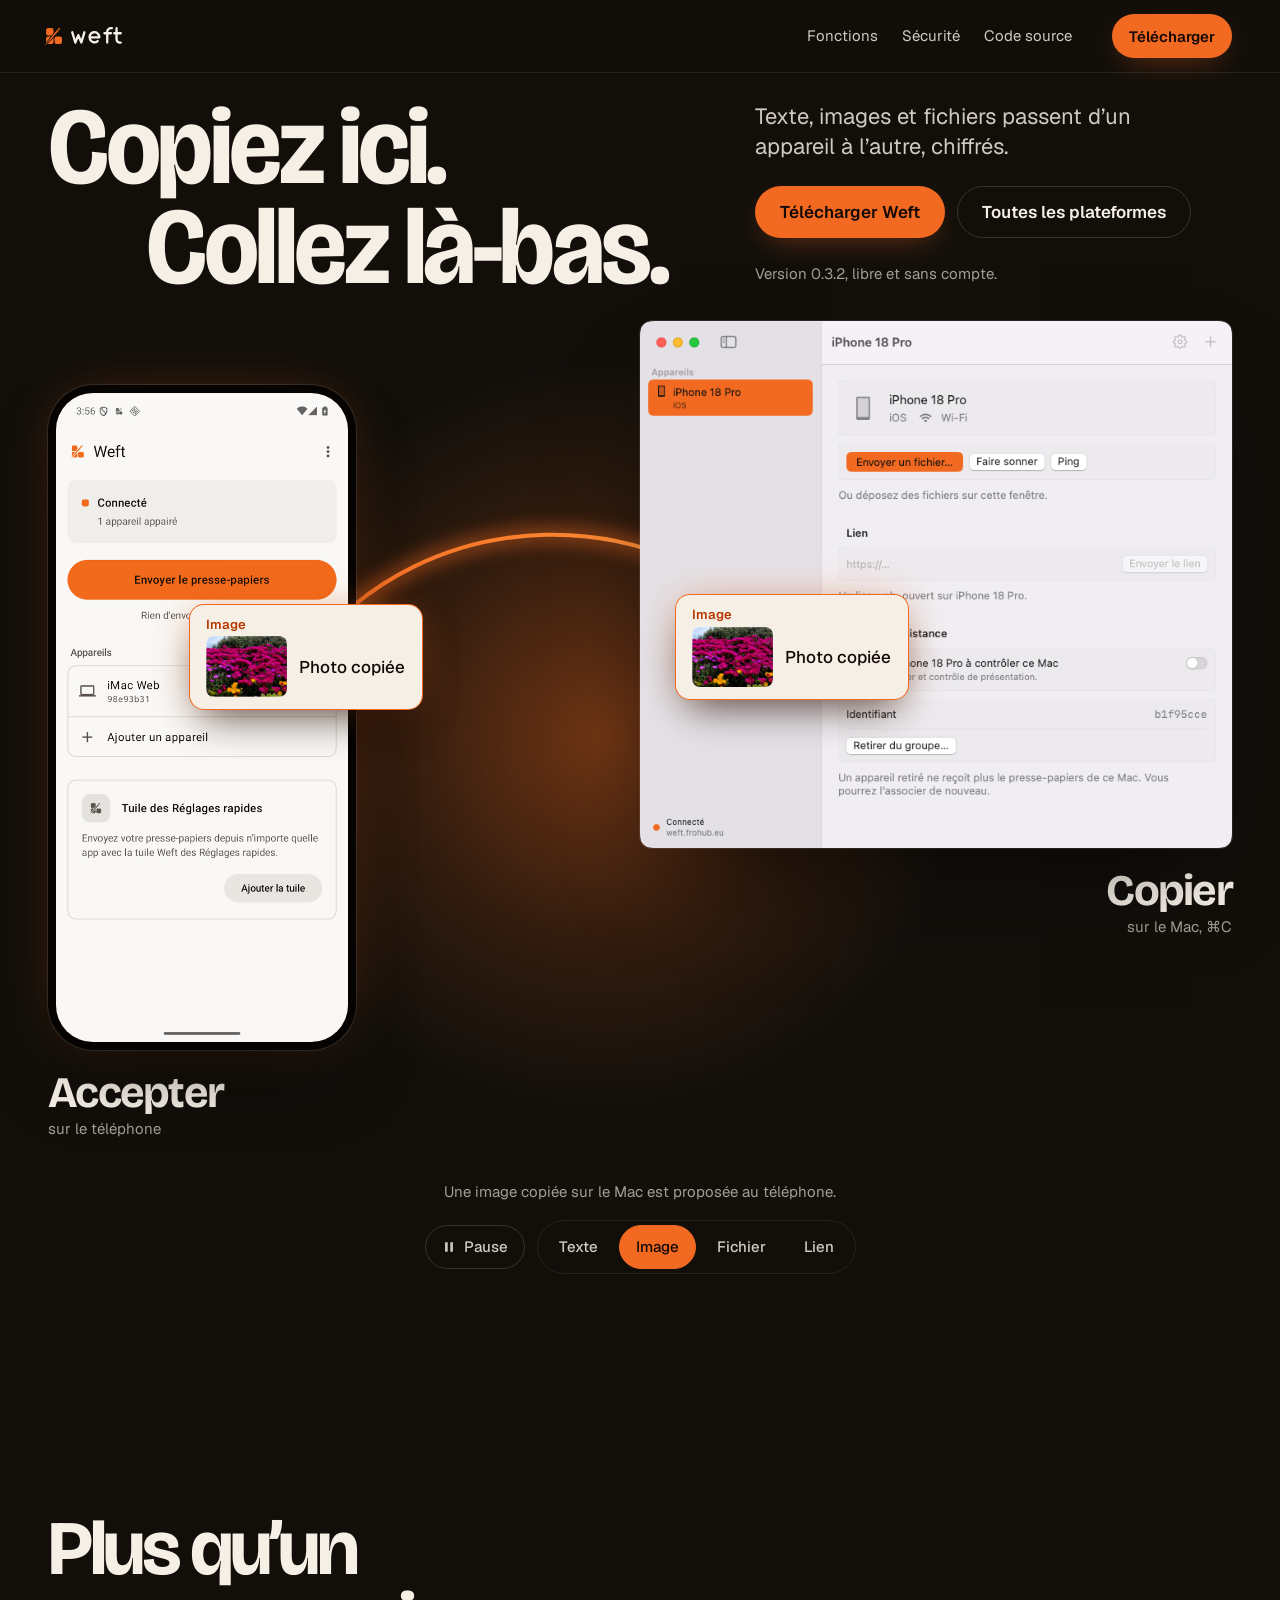
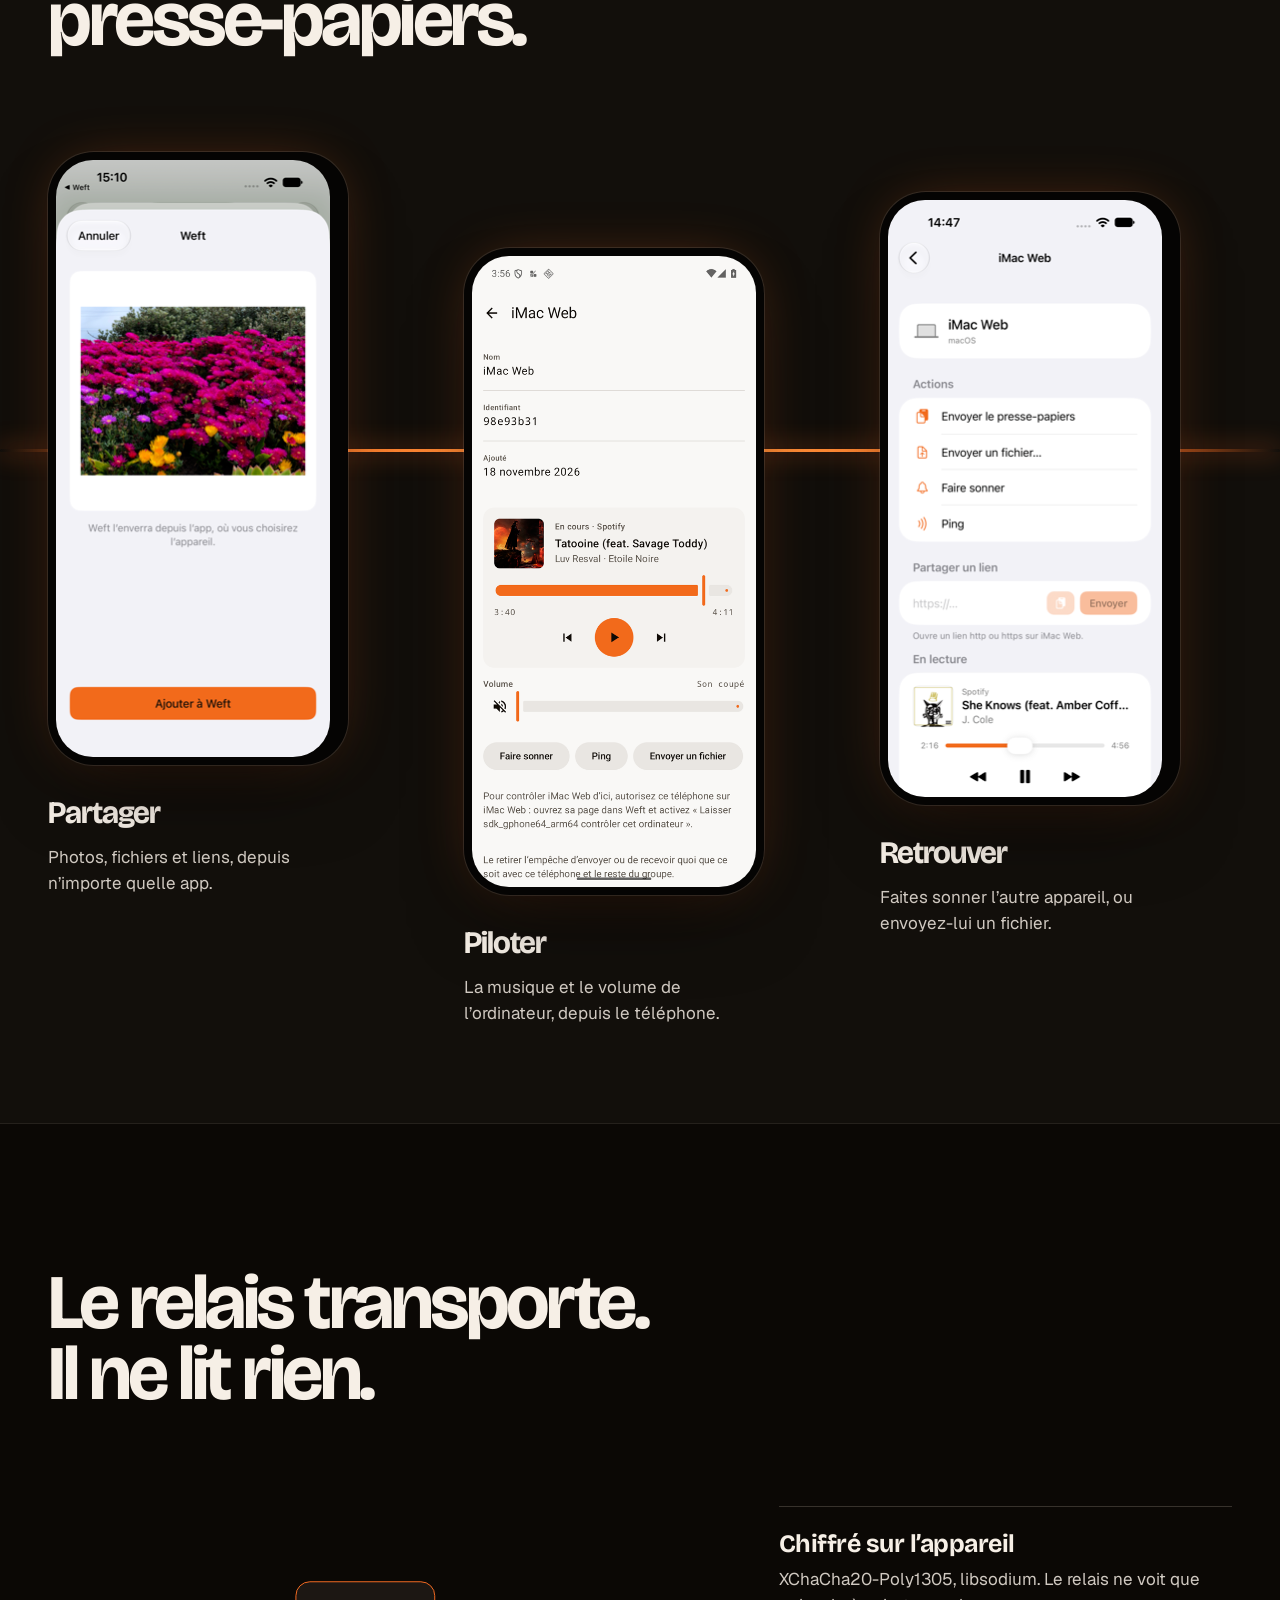
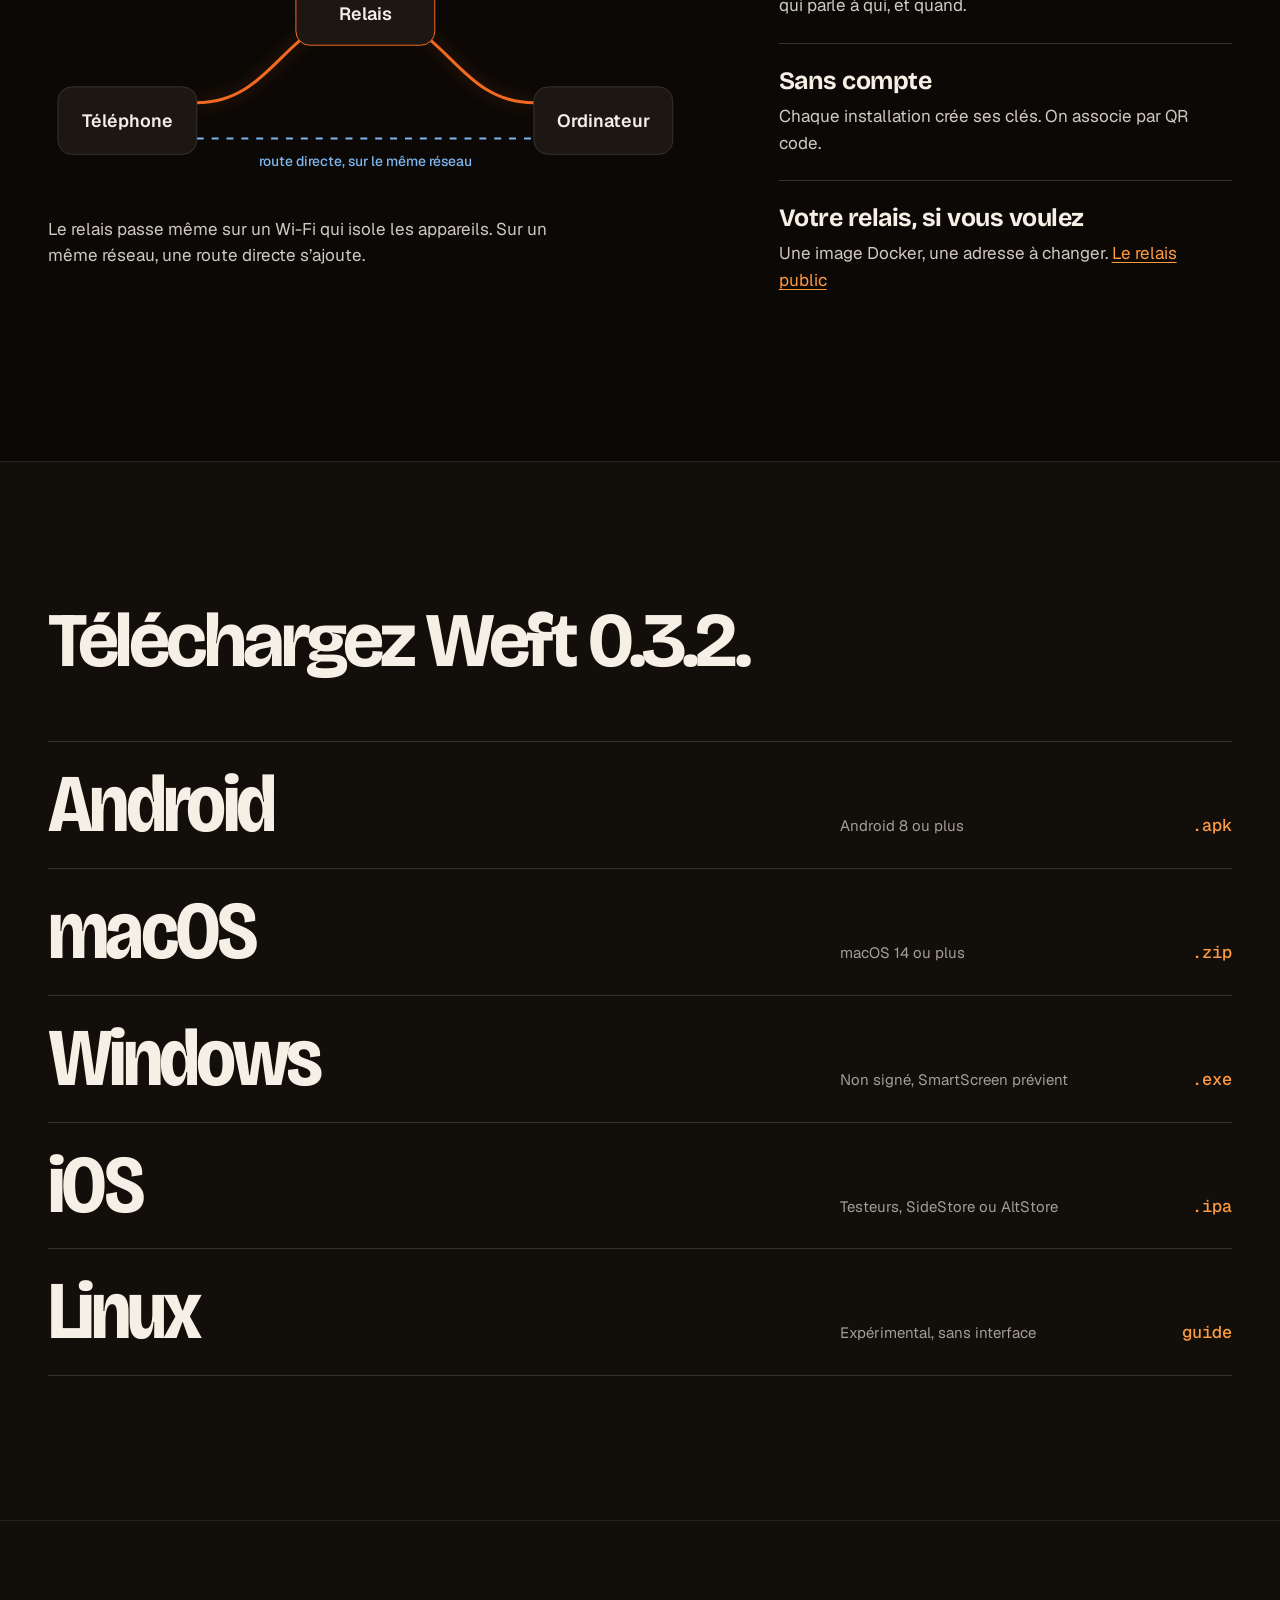
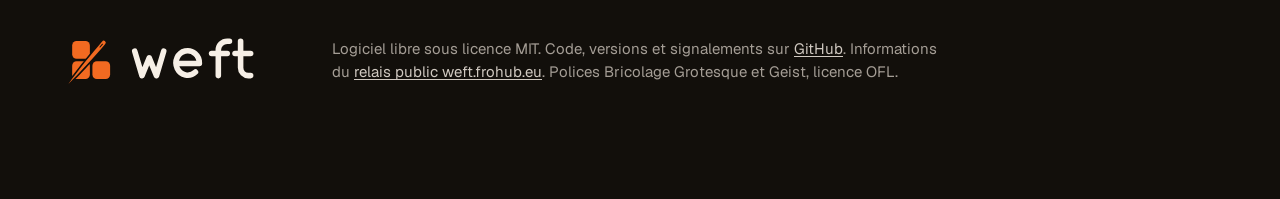
==== site/index.html @ a5dd2904 "Add the landing page for weft.frohub.eu Static French page served by nginx from site/. A looping sce" ====
<!doctype html>
<html lang="fr">
<head>
<meta charset="utf-8">
<meta name="viewport" content="width=device-width, initial-scale=1">
<title>Weft, copiez ici, collez là-bas</title>
<meta name="description" content="Weft fait passer le presse-papiers, les images et les fichiers d’un appareil à l’autre, chiffrés de bout en bout. Android, iOS, macOS, Windows et Linux.">
<meta name="theme-color" content="#17130F">
<link rel="icon" href="assets/weft-favicon.svg" type="image/svg+xml">
<link rel="preload" href="assets/fonts/BricolageGrotesque-Variable-latin.woff2" as="font" type="font/woff2" crossorigin>
<link rel="preload" href="assets/fonts/Geist-Variable.woff2" as="font" type="font/woff2" crossorigin>
<link rel="stylesheet" href="style.css">
</head>
<body>
<a class="skip" href="#contenu">Aller au contenu</a>

<header class="nav">
  <nav class="wrap nav-in" aria-label="Principale">
    <a class="nav-brand" href="./" aria-label="Weft, accueil"><img src="assets/weft-lockup.svg" width="92" height="36" alt=""></a>
    <ul class="nav-links">
      <li><a href="#gestes">Fonctions</a></li>
      <li><a href="#relais">Sécurité</a></li>
      <li><a href="https://github.com/fraustiz/weft">Code source</a></li>
    </ul>
    <a class="btn btn--primary btn--sm" href="#telecharger">Télécharger</a>
  </nav>
</header>

<main id="contenu">
  <section class="hero" aria-labelledby="hero-title">
    <div class="wrap hero-top">
      <h1 id="hero-title"><span class="h1-a">Copiez ici.</span> <span class="h1-b">Collez là-bas.</span></h1>
      <div class="hero-side">
        <p class="lead">Texte, images et fichiers passent d’un appareil à l’autre, chiffrés.</p>
        <div class="actions">
          <a class="btn btn--primary" data-dl="primary" href="https://github.com/fraustiz/weft/releases/latest">Télécharger Weft</a>
          <a class="btn btn--ghost" href="#telecharger">Toutes les plateformes</a>
        </div>
        <p class="hero-meta">Version <span data-release-version>0.3.2</span>, libre et sans compte.</p>
      </div>
    </div>

    <figure class="stage wrap" id="scene" data-state="rest" data-example="text" aria-labelledby="scene-caption">
      <div class="glow" aria-hidden="true"></div>
      <svg class="thread" aria-hidden="true" focusable="false">
        <defs>
          <linearGradient id="thread-grad" gradientUnits="userSpaceOnUse">
            <stop offset="0" class="stop-a"/><stop offset="1" class="stop-b"/>
          </linearGradient>
          <filter id="thread-blur" x="-20%" y="-50%" width="140%" height="200%"><feGaussianBlur stdDeviation="9"/></filter>
        </defs>
        <path class="thread-halo" filter="url(#thread-blur)"/>
        <path class="thread-base"/>
        <path class="thread-lit"/>
      </svg>

      <div class="device device--phone">
        <div class="bezel">
          <img src="assets/shots/android-home.png" width="540" height="1200" fetchpriority="high" alt="Weft sur Android, connecté, avec le bouton Envoyer le presse-papiers">
          <span class="press press--phone" aria-hidden="true"></span>
          <span class="flash flash--phone" aria-hidden="true"></span>
          <div class="clip clip--phone"><span class="clip-k">Texte</span><span class="clip-body"><span class="clip-t">Rendez-vous quai Saint‑Antoine, 14 h</span></span></div>
        </div>
        <p class="marker marker--phone"><span class="marker-verb">Copier</span><span class="marker-how">sur le téléphone</span></p>
      </div>

      <div class="device device--mac">
        <div class="window">
          <img src="assets/shots/mac.png" width="720" height="640" fetchpriority="high" alt="Weft sur macOS, dans le même groupe que le téléphone, avec Envoyer un fichier et un champ Lien">
          <span class="press press--mac" aria-hidden="true"></span>
          <span class="flash flash--mac" aria-hidden="true"></span>
          <div class="clip clip--mac"><span class="clip-k">Texte</span><span class="clip-body"><span class="clip-t">Rendez-vous quai Saint‑Antoine, 14 h</span></span></div>
        </div>
        <p class="marker marker--mac"><span class="marker-verb">Coller</span><span class="marker-how">sur le Mac, <kbd>⌘V</kbd></span></p>
      </div>

      <div class="clip clip--fly" aria-hidden="true"><span class="clip-k">Chiffré</span><span class="clip-body"></span></div>

      <figcaption class="stage-caption" id="scene-caption">
        <span class="visually-hidden">Exemples de transferts entre un téléphone Android et un Mac : un texte, une image, un fichier et un lien.</span>
        <span class="stage-status" aria-hidden="true">Un texte copié sur le téléphone, collé sur le Mac.</span>
      </figcaption>
      <div class="stage-controls" hidden>
        <button class="ctl-pause" type="button" aria-pressed="false" aria-controls="scene">
          <svg viewBox="0 0 16 16" width="14" height="14" aria-hidden="true" focusable="false"><path class="i-pause" d="M3.5 2.5h3v11h-3zM9.5 2.5h3v11h-3z"/><path class="i-play" d="M4 2.5v11l9-5.5z"/></svg>
          <span class="ctl-label">Pause</span>
        </button>
        <div class="ctl-examples" role="group" aria-label="Choisir un exemple">
          <button type="button" data-ex="text" aria-pressed="true">Texte</button>
          <button type="button" data-ex="image" aria-pressed="false">Image</button>
          <button type="button" data-ex="file" aria-pressed="false">Fichier</button>
          <button type="button" data-ex="link" aria-pressed="false">Lien</button>
        </div>
      </div>

      <template id="body-text"><span class="clip-t">Rendez-vous quai Saint‑Antoine, 14 h</span></template>
      <template id="body-image"><span class="clip-thumb" role="img" aria-label="Photo de fleurs"></span><span class="clip-t">Photo copiée</span></template>
      <template id="body-file"><svg class="clip-icon" viewBox="0 0 24 24" width="28" height="28" aria-hidden="true" focusable="false"><path d="M6 2.5h8l4.5 4.5v14.5H6z" fill="none" stroke="currentColor" stroke-width="1.6" stroke-linejoin="round"/><path d="M14 2.5V7h4.5M9 12h6M9 15.5h6M9 19h4" fill="none" stroke="currentColor" stroke-width="1.6" stroke-linecap="round"/></svg><span class="clip-t">Devis‑cuisine.pdf<span class="clip-m">1,2 Mo</span></span></template>
      <template id="body-link"><svg class="clip-icon" viewBox="0 0 24 24" width="28" height="28" aria-hidden="true" focusable="false"><path d="M10 14a4 4 0 0 0 5.7 0l3.6-3.6a4 4 0 0 0-5.7-5.7L12.5 5.8M14 10a4 4 0 0 0-5.7 0l-3.6 3.6a4 4 0 0 0 5.7 5.7l1.1-1.1" fill="none" stroke="currentColor" stroke-width="1.7" stroke-linecap="round"/></svg><span class="clip-t clip-t--url">github.com/fraustiz/weft</span></template>
    </figure>
  </section>

  <section class="gestures" id="gestes" aria-labelledby="gestes-title">
    <div class="wrap">
      <h2 id="gestes-title">Plus qu’un presse-papiers.</h2>
      <ol class="shots">
        <li class="shot shot--1">
          <div class="bezel bezel--ios"><img src="assets/shots/ios-share.png" width="274" height="597" loading="lazy" alt="Extension de partage iOS : une photo prête, bouton Ajouter à Weft"></div>
          <h3>Partager</h3>
          <p>Photos, fichiers et liens, depuis n’importe quelle app.</p>
        </li>
        <li class="shot shot--2">
          <div class="bezel"><img src="assets/shots/android-device.png" width="540" height="1200" loading="lazy" alt="Page Android d’un Mac associé : lecture en cours, volume, Faire sonner, Ping"></div>
          <h3>Piloter</h3>
          <p>La musique et le volume de l’ordinateur, depuis le téléphone.</p>
        </li>
        <li class="shot shot--3">
          <div class="bezel bezel--ios"><img src="assets/shots/ios-device.png" width="274" height="597" loading="lazy" alt="Page iOS d’un iMac associé : Envoyer un fichier, Faire sonner, Ping, Partager un lien"></div>
          <h3>Retrouver</h3>
          <p>Faites sonner l’autre appareil, ou envoyez-lui un fichier.</p>
        </li>
      </ol>
    </div>
  </section>

  <section class="relay" id="relais" aria-labelledby="relais-title">
    <div class="wrap relay-in">
      <h2 id="relais-title">Le relais transporte.<br>Il ne lit rien.</h2>
      <figure class="routes">
        <svg class="routes-svg" viewBox="0 0 640 240" role="img" aria-labelledby="routes-cap">
          <path class="r-wire" d="M150 150 C 230 150, 240 60, 320 60 C 400 60, 410 150, 490 150"/>
          <path class="r-lan" d="M150 186 L490 186"/>
          <g class="r-node"><rect x="10" y="134" width="140" height="68" rx="14"/><text x="80" y="170">Téléphone</text></g>
          <g class="r-node"><rect x="490" y="134" width="140" height="68" rx="14"/><text x="560" y="170">Ordinateur</text></g>
          <g class="r-node r-node--relay"><rect x="250" y="28" width="140" height="64" rx="14"/><text x="320" y="62">Relais</text></g>
          <text class="r-cap" x="320" y="214">route directe, sur le même réseau</text>
        </svg>
        <figcaption id="routes-cap">Le relais passe même sur un Wi-Fi qui isole les appareils. Sur un même réseau, une route directe s’ajoute.</figcaption>
      </figure>
      <dl class="facts">
        <div><dt>Chiffré sur l’appareil</dt><dd>XChaCha20-Poly1305, libsodium. Le relais ne voit que qui parle à qui, et quand.</dd></div>
        <div><dt>Sans compte</dt><dd>Chaque installation crée ses clés. On associe par QR code.</dd></div>
        <div><dt>Votre relais, si vous voulez</dt><dd>Une image Docker, une adresse à changer. <a href="/relay">Le relais public</a></dd></div>
      </dl>
    </div>
  </section>

  <section class="download" id="telecharger" aria-labelledby="dl-title">
    <div class="wrap">
      <h2 id="dl-title">Téléchargez Weft <span data-release-version>0.3.2</span>.</h2>
      <ul class="platforms">
        <li><a class="pf" data-dl="android" href="https://github.com/fraustiz/weft/releases/latest"><span class="pf-name">Android</span><span class="pf-note">Android 8 ou plus</span><span class="pf-file">.apk</span></a></li>
        <li><a class="pf" data-dl="mac" href="https://github.com/fraustiz/weft/releases/latest"><span class="pf-name">macOS</span><span class="pf-note">macOS 14 ou plus</span><span class="pf-file">.zip</span></a></li>
        <li><a class="pf" data-dl="windows" href="https://github.com/fraustiz/weft/releases/latest"><span class="pf-name">Windows</span><span class="pf-note">Non signé, SmartScreen prévient</span><span class="pf-file">.exe</span></a></li>
        <li><a class="pf" data-dl="ios" href="https://github.com/fraustiz/weft/releases/latest"><span class="pf-name">iOS</span><span class="pf-note">Testeurs, SideStore ou AltStore</span><span class="pf-file">.ipa</span></a></li>
        <li><a class="pf" href="https://github.com/fraustiz/weft/tree/main/linux"><span class="pf-name">Linux</span><span class="pf-note">Expérimental, sans interface</span><span class="pf-file">guide</span></a></li>
      </ul>
    </div>
  </section>
</main>

<footer class="foot">
  <div class="wrap foot-in">
    <img class="foot-lockup" src="assets/weft-lockup.svg" width="306" height="120" alt="Weft">
    <p>Logiciel libre sous licence MIT. Code, versions et signalements sur <a href="https://github.com/fraustiz/weft">GitHub</a>. Informations du <a href="/relay">relais public weft.frohub.eu</a>. Polices Bricolage Grotesque et Geist, licence OFL.</p>
  </div>
</footer>

<script src="app.js" defer></script>
</body>
</html>
---- site/style.css ----
/* Hallmark · shape: custom (Le fil tendu) · genre: atmospheric · theme: custom (by request: le fil tendu, Weft brand) · job: try · draw: none (custom)
 * hero: two-tier, giant head over a stage that bleeds below the fold · nav: edge-aligned, one action · footer: lockup and colophon · imagery: the product (real captures, docs/screenshots/fr) · signature: the logo's orange slash become a lit thread between the phone and the Mac, the copy runs along it on request
 * axes: dark/grotesk-display/warm · posture: committed · contrast: pass · fold: pass · fonts: Bricolage Grotesque (display), Geist (body), Geist Mono (file names) · v2.0.0 */
/* Hallmark · pre-emit critique: P5 H5 E4 S5 R4 V5 · weakest: E, the thread is computed from the real device positions in JS; without JS the devices, markers and both clips still tell the story */
/* Hallmark · waive 80 · figure.stage holds two real captures and the thread, a diagram of the real phone-to-Mac path · the stage is the product, not a drawing */
/* Hallmark · waive 81 · div.glow is the bloom behind the lit thread, the atmospheric light of the stage · the captures sit on it, nothing is missing */
/* Hallmark · waive 79 · the hero continues past the fold: the stage with the phone and the Mac starts at y 360 and bleeds below · measured on the head block only */
/* Hallmark · dismissed 29 · orange glow on the bezel, clip, press ring, flash and shots line is the signature light of the thread, warm on warm ink, never violet */
@import url("./tokens.css");
@import url("./base.css");

@font-face { font-family: "Bricolage Grotesque"; src: url("assets/fonts/BricolageGrotesque-Variable-latin.woff2") format("woff2"); font-weight: 200 800; font-stretch: 75% 100%; font-display: swap; }
@font-face { font-family: "Geist"; src: url("assets/fonts/Geist-Variable.woff2") format("woff2"); font-weight: 100 900; font-display: swap; }
@font-face { font-family: "Geist Mono"; src: url("assets/fonts/GeistMono-Variable.woff2") format("woff2"); font-weight: 100 900; font-display: swap; }

:root { --nav-h: 72px; }
body { font-size: var(--text-md); background: var(--color-paper); }
h1, h2, h3 { font-family: var(--font-display); font-weight: var(--display-weight); letter-spacing: var(--tracking-display); line-height: 0.92; overflow-wrap: break-word; min-width: 0; font-variation-settings: "opsz" 96; }
h2 { font-size: var(--text-section); max-width: 16ch; }
h3 { font-size: var(--text-title); letter-spacing: -0.03em; line-height: 1; }
.wrap { width: 100%; max-width: var(--container); margin-inline: auto; padding-inline: var(--gutter); }

.skip { position: absolute; left: var(--space-md); top: var(--space-md); z-index: var(--z-modal); padding: var(--space-xs) var(--space-md); background: var(--color-ink); color: var(--color-paper); transform: translateY(-200%); }
.skip:focus-visible { transform: none; }
a:focus-visible, button:focus-visible { outline: 2px solid var(--color-focus); outline-offset: 3px; }
kbd { font-family: var(--font-outlier); font-size: 0.92em; }

/* Controls */
.btn { display: inline-flex; align-items: center; justify-content: center; gap: var(--space-xs); min-height: 52px; padding: 0 var(--space-lg); border: 1px solid transparent; border-radius: var(--radius-pill); font: 600 var(--text-md)/1 var(--font-body); white-space: nowrap; text-decoration: none; cursor: pointer; transition: background-color var(--dur-short) var(--ease-out), border-color var(--dur-short) var(--ease-out), color var(--dur-short) var(--ease-out), transform var(--dur-micro) var(--ease-out); }
.btn:active { transform: translateY(1px) scale(0.99); }
.btn:focus-visible { transition: none; }
.btn:disabled { opacity: 0.55; cursor: not-allowed; transform: none; }
.btn--primary { background: var(--color-accent); color: var(--color-accent-ink); box-shadow: 0 10px 30px -10px var(--color-glow); }
.btn--primary:hover { background: var(--color-accent-hot); }
.btn--ghost { background: transparent; color: var(--color-ink); border-color: var(--color-rule); }
.btn--ghost:hover { border-color: var(--color-accent); color: var(--color-accent-hot); }
.btn--sm { min-height: 44px; padding: 0 var(--space-md); font-size: var(--text-sm); }


/* Nav */
.nav { position: sticky; top: 0; z-index: var(--z-sticky-nav); background: color-mix(in oklab, var(--color-paper) 88%, transparent); backdrop-filter: saturate(1.2) blur(10px); -webkit-backdrop-filter: saturate(1.2) blur(10px); border-bottom: 1px solid var(--color-rule-2); }
.nav-in { display: flex; align-items: center; gap: var(--space-xl); min-height: var(--nav-h); }
.nav-brand { display: block; margin-left: calc(-1 * var(--space-sm)); }
.nav-brand img { height: 36px; width: auto; }
.nav-links { display: flex; gap: var(--space-lg); margin: 0 0 0 auto; padding: 0; list-style: none; font-size: var(--text-sm); }
.nav-links a { color: var(--color-ink-2); text-decoration: none; white-space: nowrap; }
.nav-links a:hover { color: var(--color-ink); }

/* Hero */
.hero { position: relative; padding-top: var(--space-lg); overflow-x: clip; }
.hero-top { display: grid; grid-template-columns: minmax(0, 7fr) minmax(0, 5fr); gap: var(--space-xl); align-items: end; }
.hero h1 { font-size: var(--text-hero); font-stretch: 92%; letter-spacing: -0.032em; max-width: none; }
.h1-a, .h1-b { display: block; }
.h1-b { padding-left: 0.9em; }
.hero-side { display: grid; gap: var(--space-lg); padding-bottom: var(--space-sm); }
.lead { font-size: var(--text-lead); line-height: 1.4; color: var(--color-ink-2); max-width: 30ch; }
.actions { display: flex; flex-wrap: wrap; gap: var(--space-sm); }
.hero-meta { font-size: var(--text-sm); color: var(--color-muted); }

/* Stage */
.stage { position: relative; margin: 0 auto; display: grid; grid-template-columns: minmax(0, 26fr) minmax(0, 24fr) minmax(0, 50fr); grid-template-areas: "phone . mac" "caption caption caption" "controls controls controls"; align-items: start; padding-top: var(--space-lg); padding-bottom: var(--space-3xl); isolation: isolate; }
.glow { position: absolute; z-index: -1; left: 18%; right: 24%; top: 6%; height: 70%; background: radial-gradient(closest-side, var(--color-glow) 0%, var(--color-glow-soft) 55%, transparent 100%); pointer-events: none; }
.thread { position: absolute; inset: 0; width: 100%; height: 100%; overflow: visible; z-index: 2; pointer-events: none; }
.thread path { fill: none; stroke-linecap: round; }
.thread-halo { stroke: var(--color-accent); stroke-width: 14; opacity: 0.55; }
.thread-base { stroke: var(--color-accent-deep); stroke-width: 2; opacity: 0.7; }
.thread-lit { stroke: url(#thread-grad); stroke-width: 4; }
.stop-a { stop-color: var(--color-accent-hot); }
.stop-b { stop-color: var(--color-accent); }

.device { position: relative; display: grid; gap: var(--space-lg); justify-items: start; }
.device--phone { grid-area: phone; z-index: 3; margin-top: var(--space-2xl); }
.device--mac { grid-area: mac; z-index: 3; justify-items: end; }
.device .clip { z-index: 6; }
.bezel { position: relative; padding: var(--space-xs); border-radius: 46px; background: var(--color-bezel); box-shadow: 0 0 0 1px var(--color-sheen), 0 40px 80px -30px var(--color-shadow), 0 0 60px -20px var(--color-glow); }
.bezel img { border-radius: 37px; }
.device--phone .bezel { width: min(100%, 320px); }
.window { position: relative; width: min(100%, 680px); border-radius: 12px; box-shadow: 0 0 0 1px var(--color-sheen), 0 50px 100px -40px var(--color-shadow); }
.window img { width: 100%; border-radius: 12px; }
.press { position: absolute; border-radius: var(--radius-pill); box-shadow: 0 0 0 3px var(--color-accent-hot), 0 0 26px 6px var(--color-glow); opacity: 0; pointer-events: none; }
.press--phone { left: 6%; right: 6%; top: 26.6%; height: 6.6%; }
.press--mac { left: 34.2%; width: 20.8%; top: 24.1%; height: 5.1%; border-radius: 8px; }
.stage[data-example="link"] .press--mac { left: 33.1%; width: 64.6%; top: 42.6%; height: 6.8%; }
.stage[data-example="text"] .press--phone, .stage[data-example="file"] .press--mac, .stage[data-example="link"] .press--mac { opacity: 1; }
.flash { position: absolute; inset: -8px; border-radius: 18px; box-shadow: 0 0 0 3px var(--color-accent-hot), 0 0 60px 10px var(--color-glow); opacity: 0; pointer-events: none; }

.marker { display: grid; gap: var(--space-2xs); }
.device--mac .marker { justify-items: end; text-align: right; }
.marker-verb { font: 700 clamp(2rem, 3.4vw, 3.5rem)/0.9 var(--font-display); letter-spacing: -0.04em; color: var(--color-ink); }
.marker-how { font-size: var(--text-sm); color: var(--color-muted); }

.clip { position: absolute; z-index: 4; width: min(14.5rem, 42vw); display: grid; gap: var(--space-2xs); padding: var(--space-sm) var(--space-md); border-radius: 14px; background: var(--color-ink); color: var(--color-accent-ink); box-shadow: 0 0 0 1px var(--color-accent), 0 20px 40px -12px var(--color-shadow), 0 0 40px -6px var(--color-glow); }
.clip-k { font: 600 var(--text-xs)/1.2 var(--font-body); color: var(--color-accent-deep); }
.flash--phone { border-radius: 54px; }
.clip-body { display: flex; align-items: center; gap: var(--space-sm); min-width: 0; }
.clip-t { font: 500 var(--text-md)/1.3 var(--font-body); min-width: 0; overflow-wrap: break-word; }
.clip-t--url { overflow-wrap: anywhere; }
.clip-m { display: block; font: 400 var(--text-xs)/1.4 var(--font-outlier); color: var(--color-accent-deep); }
.clip-icon { flex: none; color: var(--color-accent-deep); }
.clip-thumb { --s: 0.36; flex: none; width: calc(225px * var(--s)); height: calc(168px * var(--s)); border-radius: 8px; background: url("assets/shots/ios-share.png") no-repeat calc(-24px * var(--s)) calc(-147px * var(--s)) / calc(274px * var(--s)) calc(597px * var(--s)); }
.clip--phone { left: 46%; top: 33%; }
.clip--mac { left: 6%; top: 52%; }
.clip--fly { left: 0; top: 0; opacity: 0; pointer-events: none; z-index: 5; }

.stage-caption { grid-area: caption; justify-self: center; margin-top: var(--space-xl); font-size: var(--text-sm); color: var(--color-muted); text-align: center; }
.stage-controls { grid-area: controls; justify-self: center; display: flex; flex-wrap: wrap; justify-content: center; align-items: center; gap: var(--space-sm); margin-top: var(--space-md); }
.stage-controls button { display: inline-flex; align-items: center; gap: var(--space-xs); min-height: 44px; padding: 0 var(--space-md); border: 1px solid var(--color-rule); border-radius: var(--radius-pill); background: transparent; color: var(--color-ink-2); font: 500 var(--text-sm)/1 var(--font-body); white-space: nowrap; cursor: pointer; transition: border-color var(--dur-short) var(--ease-out), color var(--dur-short) var(--ease-out), background-color var(--dur-short) var(--ease-out); }
.stage-controls button:hover { border-color: var(--color-accent); color: var(--color-ink); }
.stage-controls button:active { transform: translateY(1px); }
@media (prefers-reduced-motion: reduce) { .stage-controls button { transition: none; } .stage-controls button:active { transform: none; } }
.stage-controls button:focus-visible { outline: 2px solid var(--color-focus); outline-offset: 3px; transition: none; }
.ctl-examples { display: flex; gap: var(--space-2xs); padding: var(--space-2xs); border: 1px solid var(--color-rule-2); border-radius: var(--radius-pill); }
.ctl-examples button { border-color: transparent; }
.ctl-examples button[aria-pressed="true"] { background: var(--color-accent); border-color: var(--color-accent); color: var(--color-accent-ink); }
.ctl-pause svg { fill: currentColor; }
.ctl-pause .i-play, .ctl-pause[aria-pressed="true"] .i-pause { display: none; }
.ctl-pause[aria-pressed="true"] .i-play { display: block; }

/* Gestures */
.gestures { padding-block: var(--space-4xl) var(--space-3xl); }
.shots { position: relative; margin: var(--space-3xl) 0 0; padding: 0; list-style: none; display: grid; grid-template-columns: repeat(3, minmax(0, 1fr)); gap: var(--space-2xl); align-items: start; }
.shots::before { content: ""; position: absolute; left: calc(-1 * var(--gutter)); right: calc(-1 * var(--gutter)); top: 34%; height: 3px; border-radius: 3px; background: linear-gradient(90deg, transparent, var(--color-accent) 12%, var(--color-accent-hot) 50%, var(--color-accent) 88%, transparent); box-shadow: 0 0 24px 2px var(--color-glow); z-index: 0; }
.shot { position: relative; z-index: 1; display: grid; gap: var(--space-md); justify-items: start; }
.shot .bezel { width: min(100%, 300px); margin-bottom: var(--space-md); }
.shot--2 { margin-top: var(--space-3xl); }
.shot--3 { margin-top: var(--space-xl); }
.shot p { color: var(--color-ink-2); max-width: 26ch; }

/* Relay */
.relay { background: var(--color-paper-3); border-block: 1px solid var(--color-rule-2); padding-block: var(--space-4xl); }
.relay-in { display: grid; grid-template-columns: minmax(0, 7fr) minmax(0, 5fr); gap: var(--space-3xl); align-items: center; }
.relay h2 { grid-column: 1 / -1; max-width: 14ch; }
.routes { margin: 0; display: grid; gap: var(--space-lg); }
.routes-svg { width: 100%; height: auto; overflow: visible; }
.r-wire { fill: none; stroke: var(--color-accent); stroke-width: 3; filter: drop-shadow(0 0 8px var(--color-glow)); }
.r-lan { fill: none; stroke: var(--color-cool); stroke-width: 2; stroke-dasharray: 7 8; }
.r-node rect { fill: var(--color-paper-2); stroke: var(--color-rule); }
.r-node--relay rect { stroke: var(--color-accent); }
.r-node text { fill: var(--color-ink); font: 600 18px var(--font-body); text-anchor: middle; dominant-baseline: middle; }
.r-cap { fill: var(--color-cool); font: 500 14px var(--font-body); text-anchor: middle; }
.routes figcaption { color: var(--color-ink-2); max-width: 48ch; }
.facts { margin: 0; display: grid; }
.facts div { display: grid; gap: var(--space-xs); padding-block: var(--space-lg); border-top: 1px solid var(--color-rule); }
.facts dt { font: 700 var(--text-xl)/1.1 var(--font-display); letter-spacing: -0.02em; }
.facts dd { margin: 0; color: var(--color-ink-2); max-width: 40ch; }
.facts a { color: var(--color-accent-hot); }

/* Download */
.download { padding-block: var(--space-4xl); }
.platforms { margin: var(--space-2xl) 0 0; padding: 0; list-style: none; border-bottom: 1px solid var(--color-rule); }
.pf { position: relative; display: grid; grid-template-columns: minmax(0, 1fr) minmax(0, 18rem) 5rem; align-items: baseline; gap: var(--space-lg); padding-block: var(--space-lg); border-top: 1px solid var(--color-rule); color: var(--color-ink); text-decoration: none; }
.pf::after { content: ""; position: absolute; left: 0; right: 0; bottom: -1px; height: 2px; background: var(--color-accent); transform: scaleX(0); transform-origin: left center; transition: transform var(--dur-long) var(--ease-out); }
.pf:hover::after, .pf:focus-visible::after { transform: scaleX(1); }
.pf:hover .pf-name, .pf:focus-visible .pf-name { color: var(--color-accent-hot); }
.pf-name { font: 700 clamp(2.5rem, 6.4vw, 6.5rem)/0.95 var(--font-display); letter-spacing: -0.045em; font-stretch: 88%; transition: color var(--dur-short) var(--ease-out); }
.pf-note { color: var(--color-muted); font-size: var(--text-sm); }
.pf-file { justify-self: end; font: 500 var(--text-md) var(--font-outlier); color: var(--color-accent-hot); }

/* Footer */
.foot { border-top: 1px solid var(--color-rule-2); padding-block: var(--space-3xl); }
.foot-in { display: grid; grid-template-columns: auto minmax(0, 1fr); gap: var(--space-2xl); align-items: center; }
.foot-lockup { width: 220px; height: auto; }
.foot p { color: var(--color-muted); font-size: var(--text-sm); max-width: 62ch; }
.foot a { color: var(--color-ink-2); }

/* Narrower */
@media (max-width: 72rem) {
  .nav-links { display: none; }
  .nav-in { justify-content: space-between; }
}
@media (max-width: 60rem) {
  :root { --gutter: 24px; }
  .hero-top { grid-template-columns: minmax(0, 1fr); gap: var(--space-lg); }
  .relay-in { grid-template-columns: minmax(0, 1fr); gap: var(--space-2xl); }
  .shots { grid-template-columns: repeat(3, minmax(0, 1fr)); gap: var(--space-lg); }
  .pf { grid-template-columns: minmax(0, 1fr) auto; }
  .pf-note { grid-column: 1; grid-row: 2; }
  .pf-file { grid-row: 1; grid-column: 2; }
}
@media (max-width: 40rem) {
  :root { --gutter: 16px; --nav-h: 60px; }
  .h1-b { padding-left: 0.5em; }
  .actions { display: grid; grid-template-columns: minmax(0, 1fr); }
  .actions .btn { width: 100%; }
  .stage { grid-template-columns: minmax(0, 46fr) minmax(0, 54fr); grid-template-areas: "mac mac" "phone ." "caption caption" "controls controls"; padding-top: var(--space-lg); padding-bottom: var(--space-2xl); }
  .device--mac { justify-items: stretch; }
  .device--mac .marker { justify-self: end; }
  .device--phone { margin-top: var(--space-sm); }
  .glow { left: 0; right: 0; top: 20%; }
  .bezel { padding: var(--space-2xs); border-radius: 26px; }
  .bezel img { border-radius: 21px; }
  .clip { width: 10.5rem; padding: var(--space-xs) var(--space-sm); }
  .clip-t { font-size: var(--text-xs); }
  .clip--phone { left: calc(100% + 16px); top: 40%; width: 9.75rem; }
  .clip--mac { left: 6%; top: 52%; width: 9.75rem; }
  .clip-thumb { --s: 0.26; }
  .clip-icon { width: 22px; height: 22px; }
  .ctl-examples button { padding: 0 var(--space-sm); }
  .marker-verb { font-size: 1.75rem; }
  .shots { grid-template-columns: minmax(0, 1fr); gap: var(--space-2xl); }
  .shots::before { display: none; }
  .shot--2, .shot--3 { margin-top: 0; }
  .shot .bezel { width: min(72%, 280px); }
  .foot-in { grid-template-columns: minmax(0, 1fr); }
}

@media (prefers-reduced-motion: reduce) {
  .btn, .pf::after, .pf-name { transition: none; }
  .btn:active { transform: none; }
}
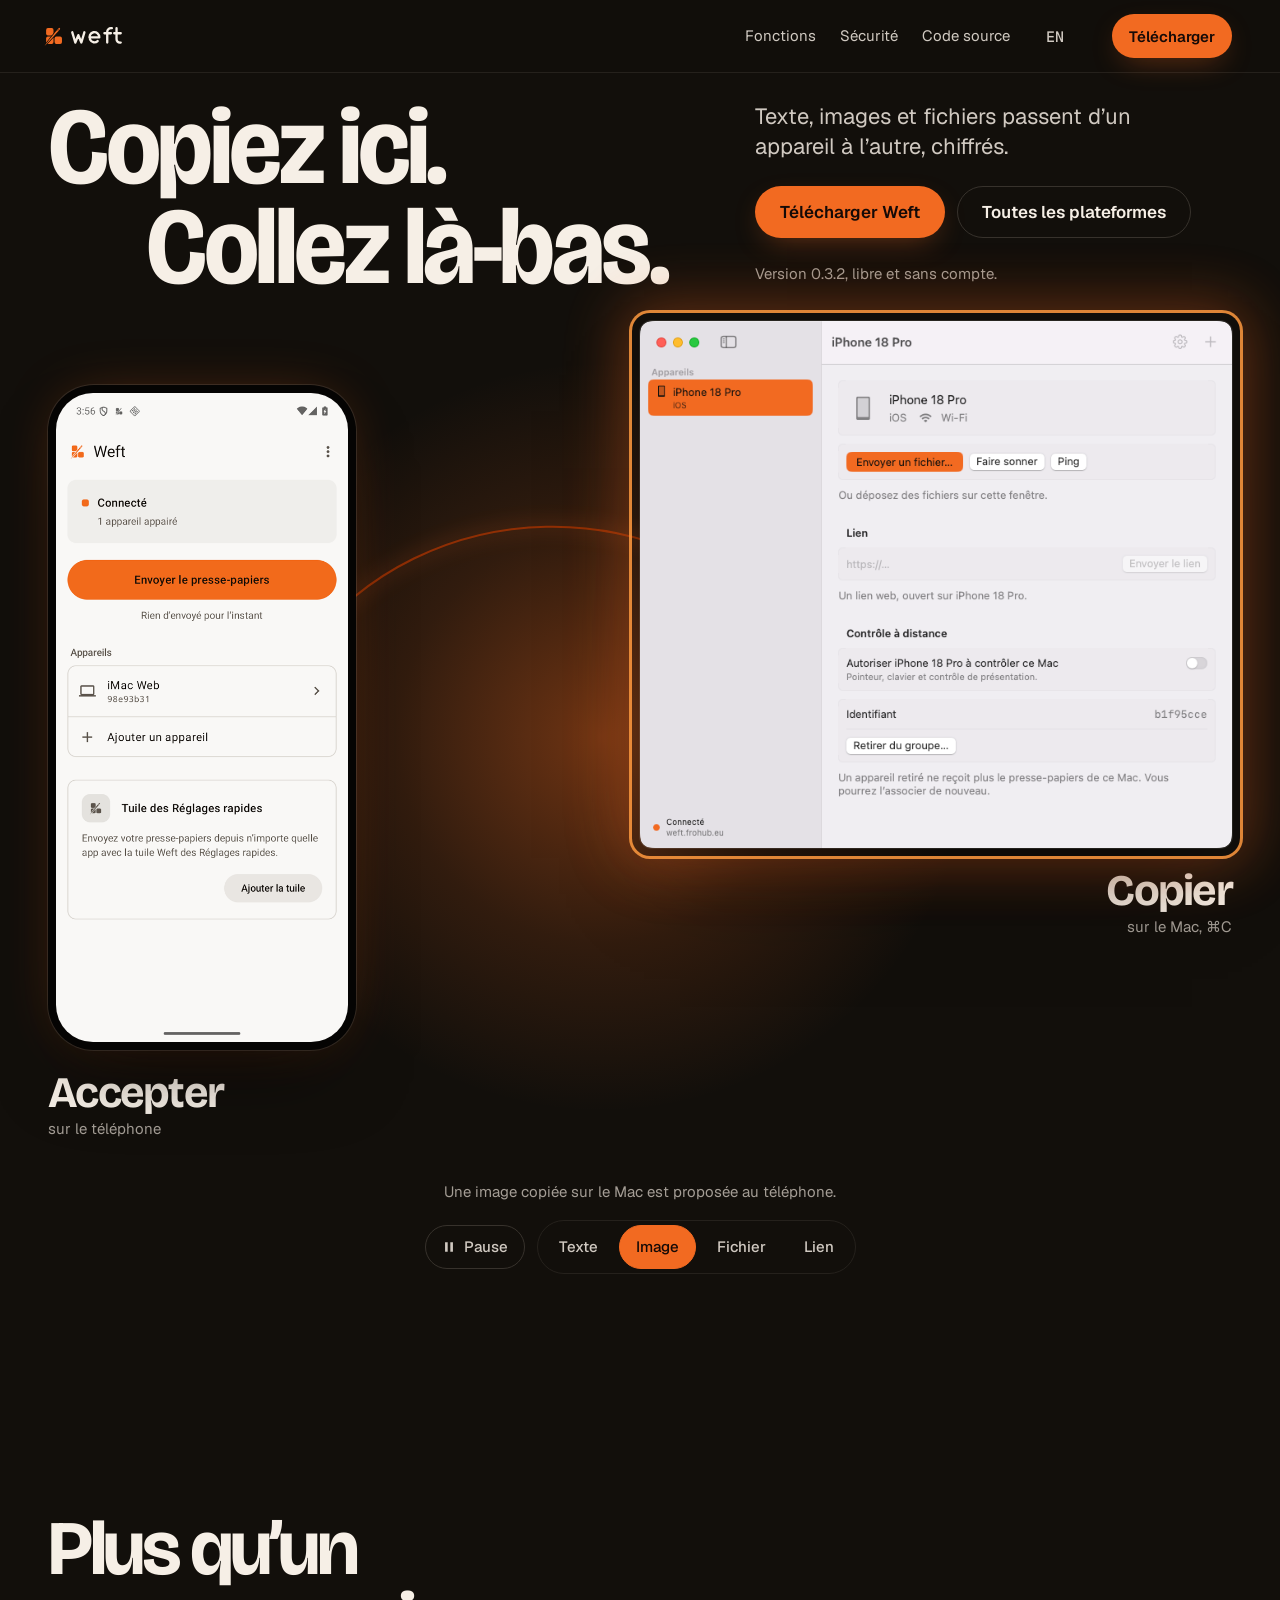
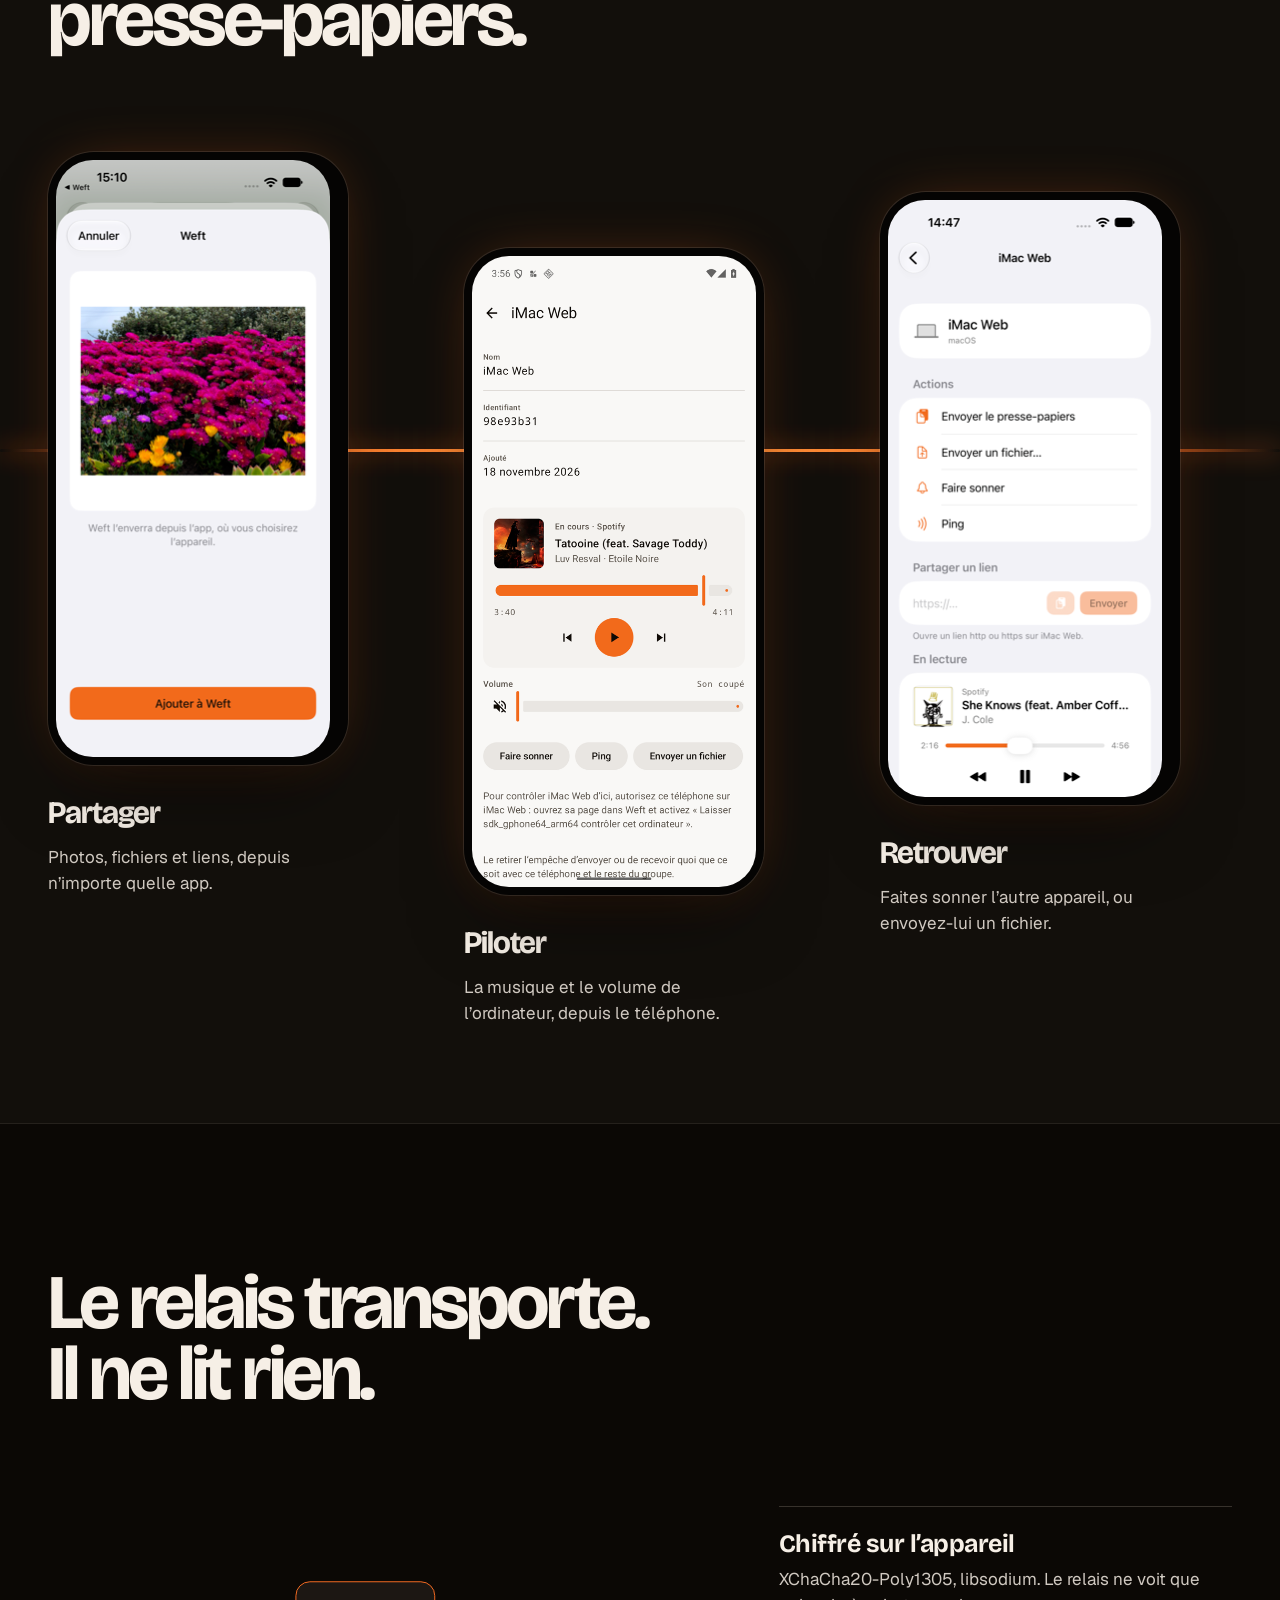
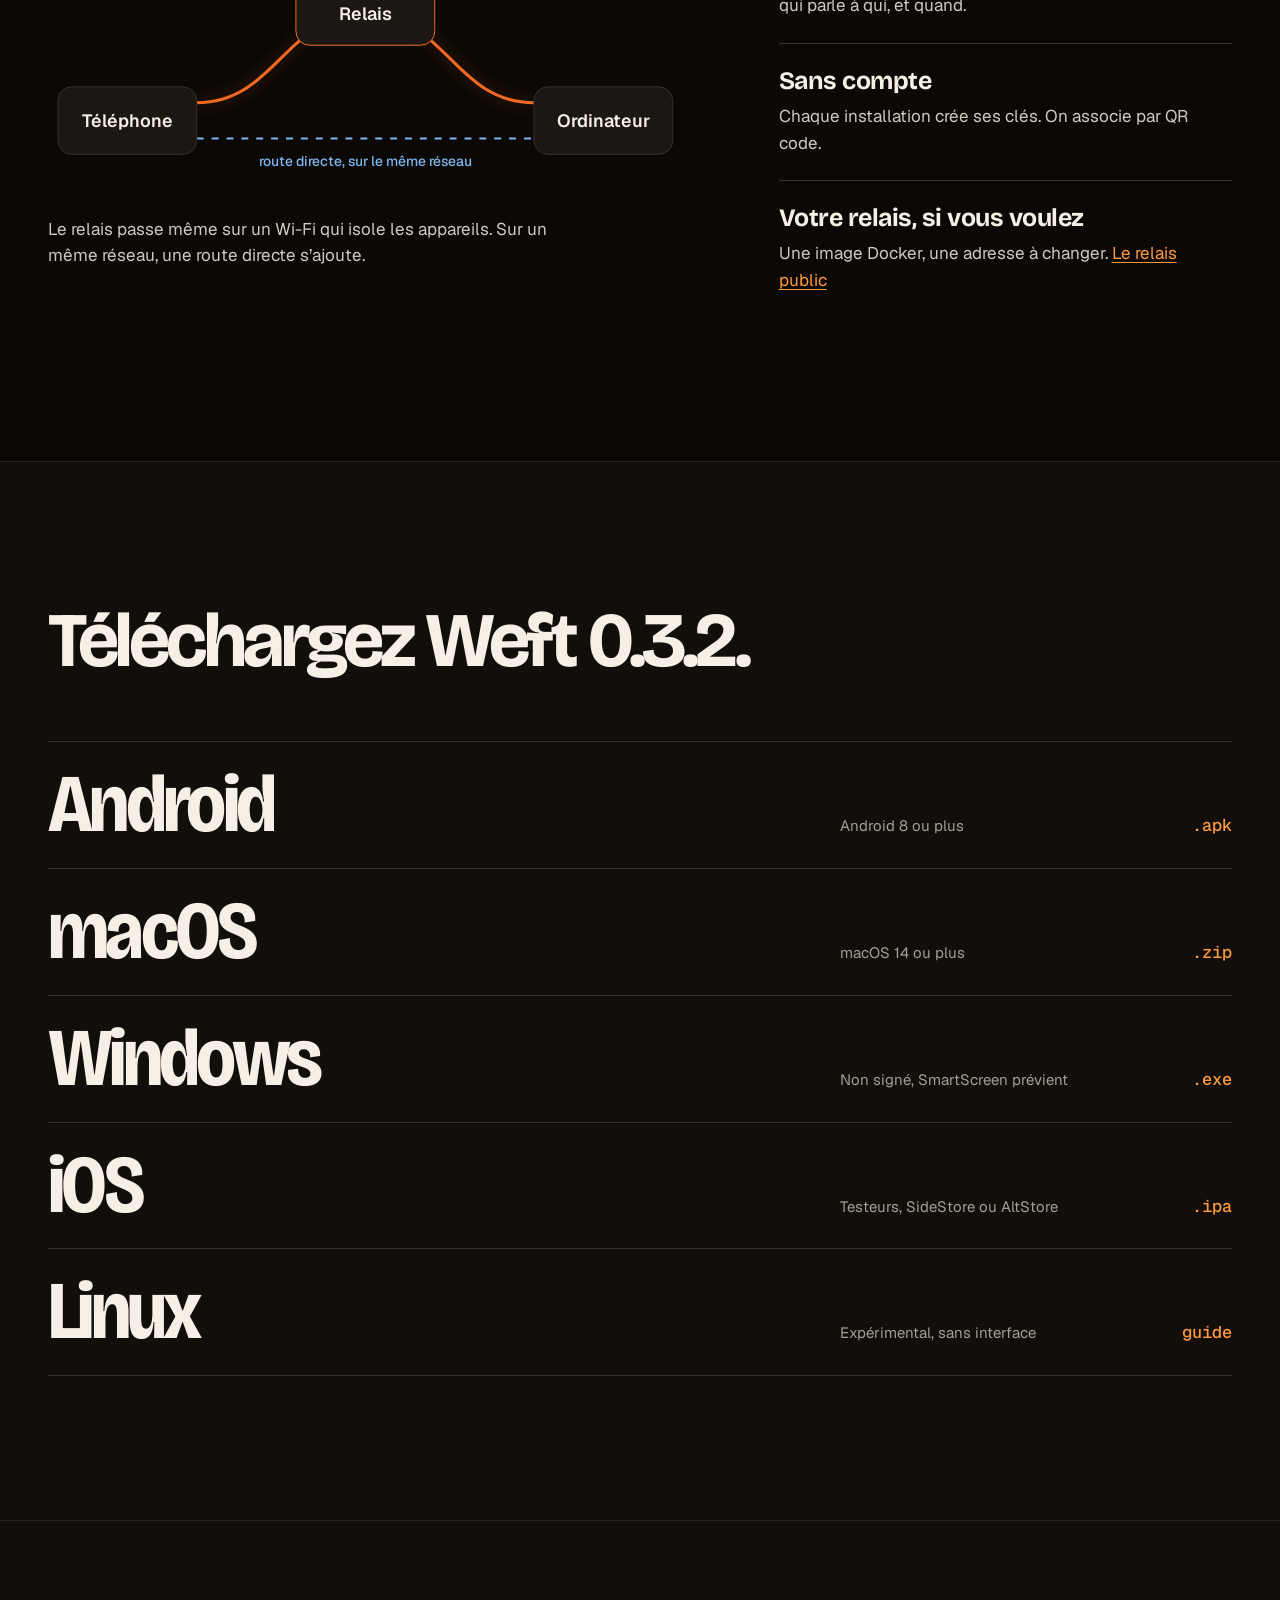
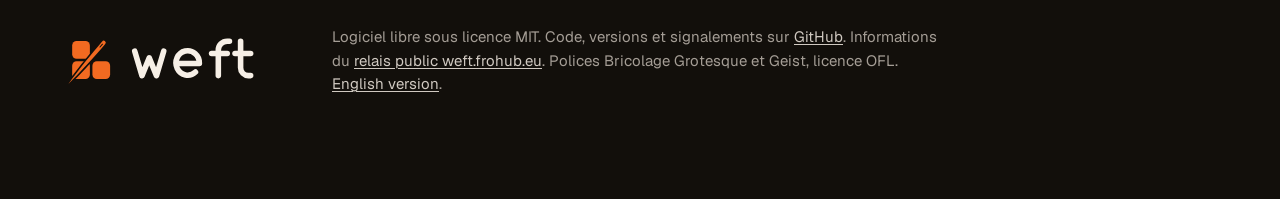
==== commit 84fe4e2d: "Add an English landing page at /en/ The French page stays at the root and both pages link to each ot" ====
--- a/site/index.html
+++ b/site/index.html
@@ -6,6 +6,9 @@
 <title>Weft, copiez ici, collez là-bas</title>
 <meta name="description" content="Weft fait passer le presse-papiers, les images et les fichiers d’un appareil à l’autre, chiffrés de bout en bout. Android, iOS, macOS, Windows et Linux.">
 <meta name="theme-color" content="#17130F">
+<link rel="alternate" hreflang="fr" href="https://weft.frohub.eu/">
+<link rel="alternate" hreflang="en" href="https://weft.frohub.eu/en/">
+<link rel="alternate" hreflang="x-default" href="https://weft.frohub.eu/en/">
 <link rel="icon" href="assets/weft-favicon.svg" type="image/svg+xml">
 <link rel="preload" href="assets/fonts/BricolageGrotesque-Variable-latin.woff2" as="font" type="font/woff2" crossorigin>
 <link rel="preload" href="assets/fonts/Geist-Variable.woff2" as="font" type="font/woff2" crossorigin>
@@ -22,6 +25,7 @@
       <li><a href="#relais">Sécurité</a></li>
       <li><a href="https://github.com/fraustiz/weft">Code source</a></li>
     </ul>
+    <a class="nav-lang" href="en/" hreflang="en" lang="en" aria-label="English version">EN</a>
     <a class="btn btn--primary btn--sm" href="#telecharger">Télécharger</a>
   </nav>
 </header>
@@ -162,7 +166,7 @@
 <footer class="foot">
   <div class="wrap foot-in">
     <img class="foot-lockup" src="assets/weft-lockup.svg" width="306" height="120" alt="Weft">
-    <p>Logiciel libre sous licence MIT. Code, versions et signalements sur <a href="https://github.com/fraustiz/weft">GitHub</a>. Informations du <a href="/relay">relais public weft.frohub.eu</a>. Polices Bricolage Grotesque et Geist, licence OFL.</p>
+    <p>Logiciel libre sous licence MIT. Code, versions et signalements sur <a href="https://github.com/fraustiz/weft">GitHub</a>. Informations du <a href="/relay">relais public weft.frohub.eu</a>. Polices Bricolage Grotesque et Geist, licence OFL. <a href="en/" hreflang="en" lang="en">English version</a>.</p>
   </div>
 </footer>
 
--- a/site/style.css
+++ b/site/style.css
@@ -45,6 +45,8 @@
 .nav-links { display: flex; gap: var(--space-lg); margin: 0 0 0 auto; padding: 0; list-style: none; font-size: var(--text-sm); }
 .nav-links a { color: var(--color-ink-2); text-decoration: none; white-space: nowrap; }
 .nav-links a:hover { color: var(--color-ink); }
+.nav-lang { margin-left: calc(-1 * var(--space-sm)); padding: var(--space-2xs) var(--space-xs); border-radius: 6px; font: 500 var(--text-sm)/1 var(--font-outlier); color: var(--color-ink-2); text-decoration: none; }
+.nav-lang:hover { color: var(--color-ink); }
 
 /* Hero */
 .hero { position: relative; padding-top: var(--space-lg); overflow-x: clip; }
@@ -72,14 +74,17 @@
 .device--phone { grid-area: phone; z-index: 3; margin-top: var(--space-2xl); }
 .device--mac { grid-area: mac; z-index: 3; justify-items: end; }
 .device .clip { z-index: 6; }
-.bezel { position: relative; padding: var(--space-xs); border-radius: 46px; background: var(--color-bezel); box-shadow: 0 0 0 1px var(--color-sheen), 0 40px 80px -30px var(--color-shadow), 0 0 60px -20px var(--color-glow); }
+.bezel { --pad: var(--space-xs); position: relative; padding: var(--pad); border-radius: 46px; background: var(--color-bezel); box-shadow: 0 0 0 1px var(--color-sheen), 0 40px 80px -30px var(--color-shadow), 0 0 60px -20px var(--color-glow); }
 .bezel img { border-radius: 37px; }
 .device--phone .bezel { width: min(100%, 320px); }
 .window { position: relative; width: min(100%, 680px); border-radius: 12px; box-shadow: 0 0 0 1px var(--color-sheen), 0 50px 100px -40px var(--color-shadow); }
 .window img { width: 100%; border-radius: 12px; }
 .press { position: absolute; border-radius: var(--radius-pill); box-shadow: 0 0 0 3px var(--color-accent-hot), 0 0 26px 6px var(--color-glow); opacity: 0; pointer-events: none; }
-.press--phone { left: 6%; right: 6%; top: 26.6%; height: 6.6%; }
+/* Button in android-home.png (540 × 1200): x 22–517, y 309–381; the frame sits 3px outside it. */
+.press--phone { --img-w: calc(100% - 2 * var(--pad)); left: calc(var(--pad) + var(--img-w) * 22 / 540 - 3px); width: calc(var(--img-w) * 496 / 540 + 6px); top: calc(var(--pad) + (100% - 2 * var(--pad)) * 309 / 1200 - 3px); height: calc((100% - 2 * var(--pad)) * 73 / 1200 + 6px); }
 .press--mac { left: 34.2%; width: 20.8%; top: 24.1%; height: 5.1%; border-radius: 8px; }
+/* English capture: "Send File…" is narrower (x 251–341 of 720) */
+.stage:not([data-example="link"]) .press--narrow { width: 13.7%; }
 .stage[data-example="link"] .press--mac { left: 33.1%; width: 64.6%; top: 42.6%; height: 6.8%; }
 .stage[data-example="text"] .press--phone, .stage[data-example="file"] .press--mac, .stage[data-example="link"] .press--mac { opacity: 1; }
 .flash { position: absolute; inset: -8px; border-radius: 18px; box-shadow: 0 0 0 3px var(--color-accent-hot), 0 0 60px 10px var(--color-glow); opacity: 0; pointer-events: none; }
@@ -166,6 +171,7 @@
 /* Narrower */
 @media (max-width: 72rem) {
   .nav-links { display: none; }
+  .nav-lang { margin-left: auto; }
   .nav-in { justify-content: space-between; }
 }
 @media (max-width: 60rem) {
@@ -187,7 +193,7 @@
   .device--mac .marker { justify-self: end; }
   .device--phone { margin-top: var(--space-sm); }
   .glow { left: 0; right: 0; top: 20%; }
-  .bezel { padding: var(--space-2xs); border-radius: 26px; }
+  .bezel { --pad: var(--space-2xs); border-radius: 26px; }
   .bezel img { border-radius: 21px; }
   .clip { width: 10.5rem; padding: var(--space-xs) var(--space-sm); }
   .clip-t { font-size: var(--text-xs); }
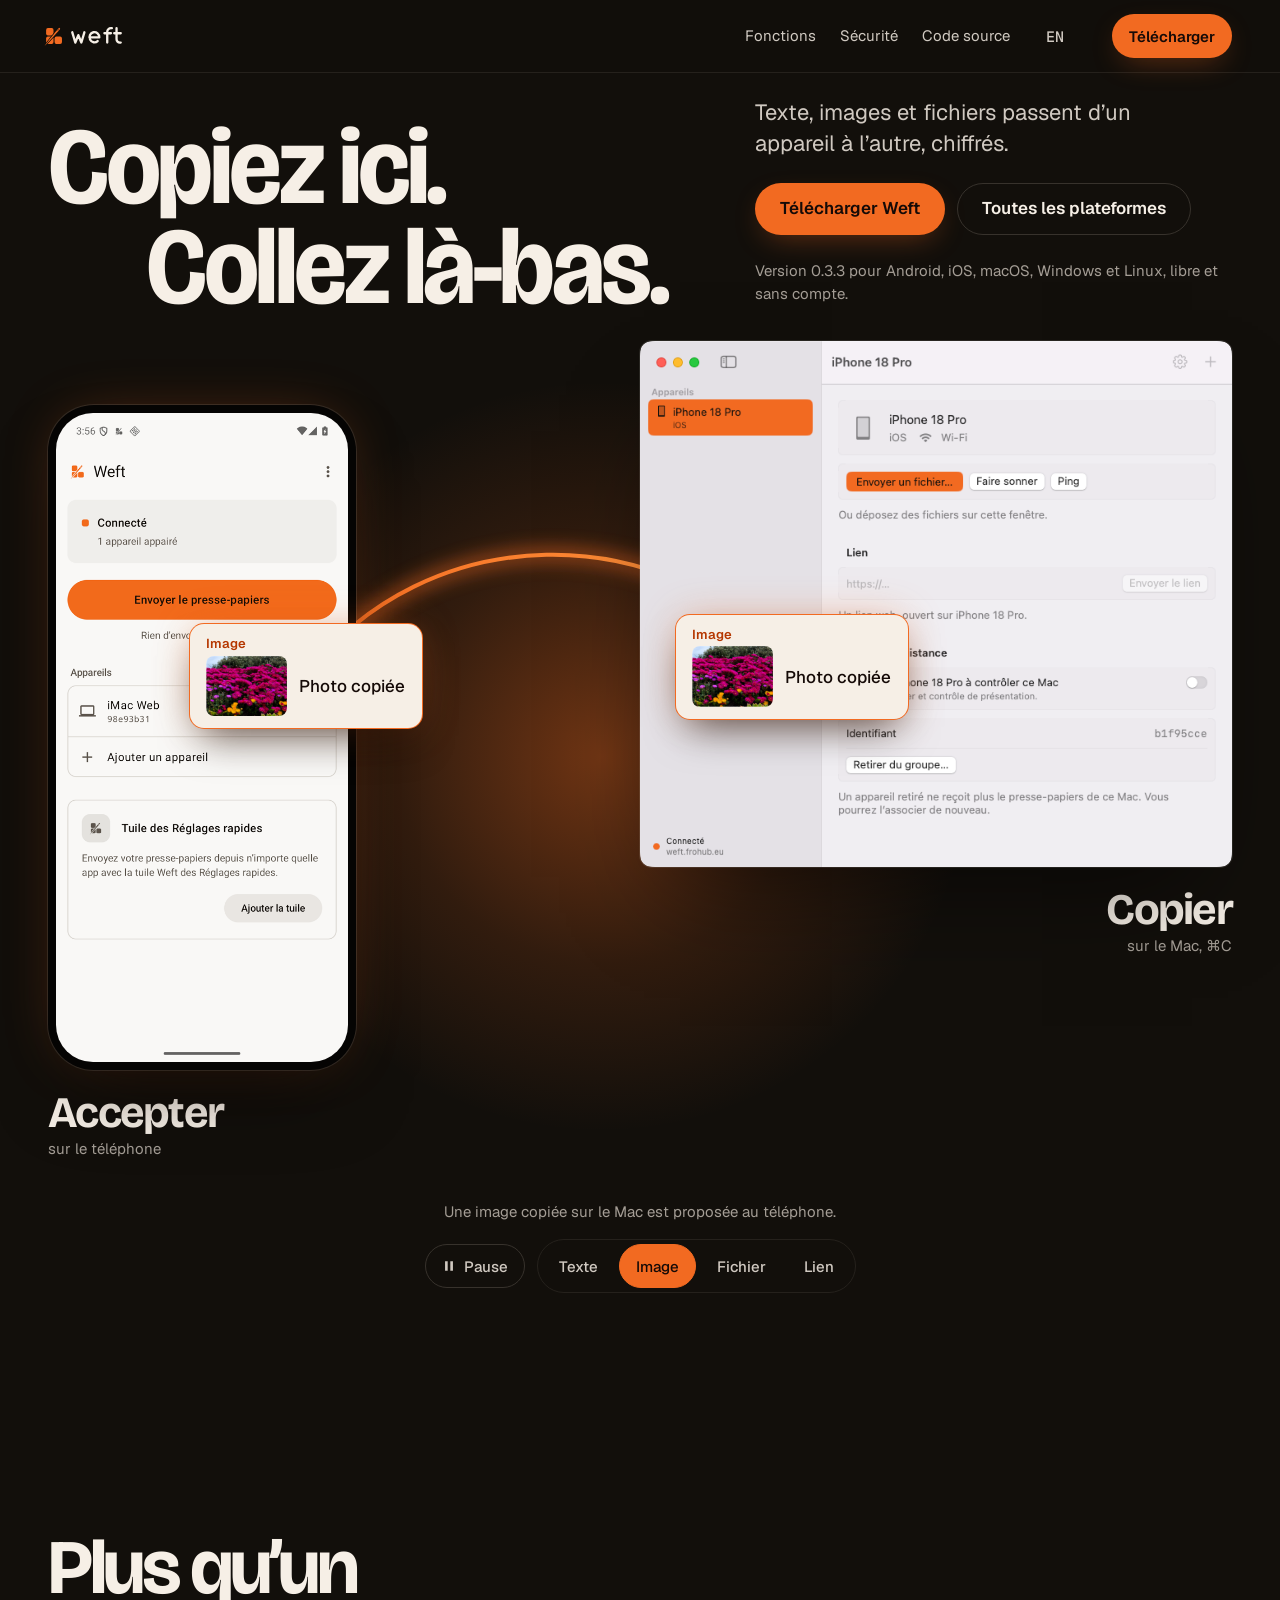
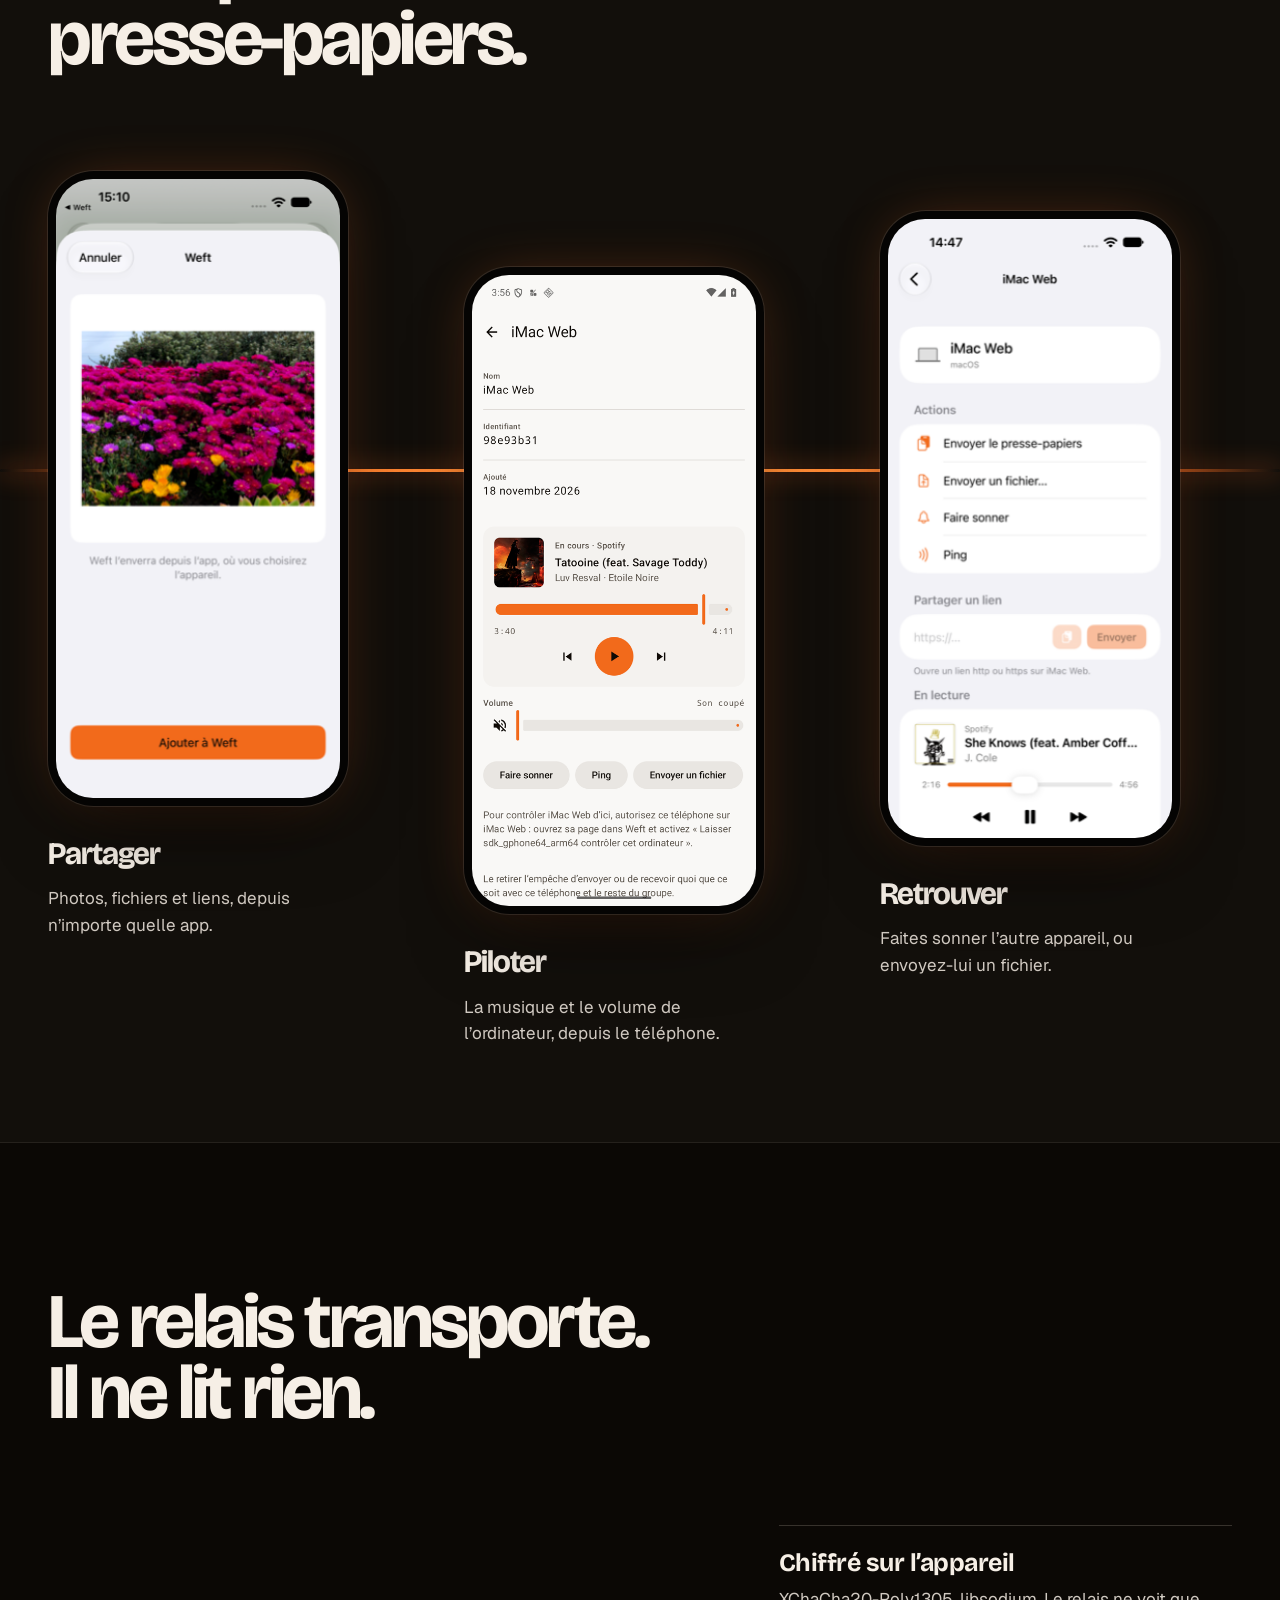
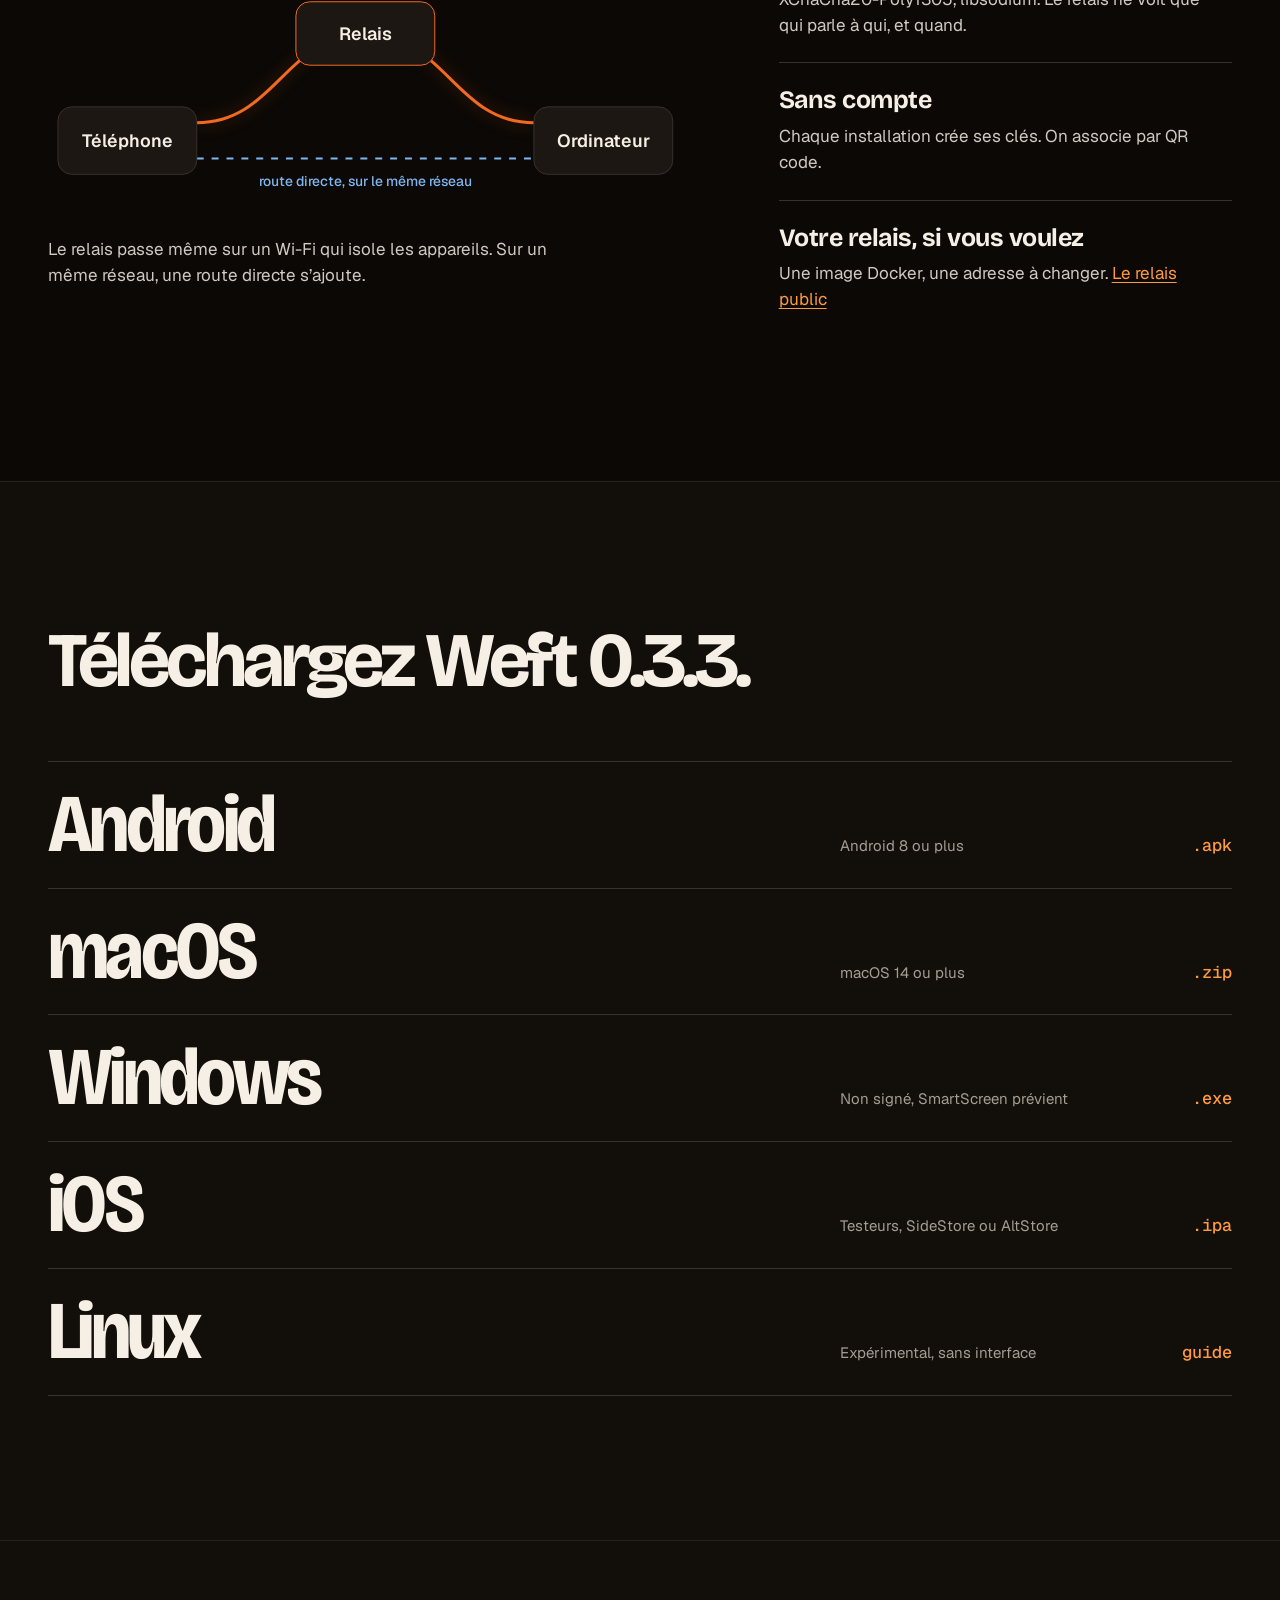
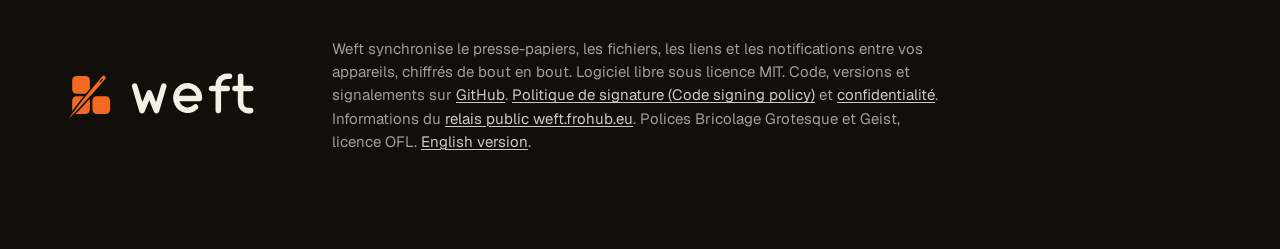
==== commit 6301724c: "Improve the landing page's search and sharing metadata Give both pages an accurate title, descriptio" ====
--- a/site/index.html
+++ b/site/index.html
@@ -3,16 +3,99 @@
 <head>
 <meta charset="utf-8">
 <meta name="viewport" content="width=device-width, initial-scale=1">
-<title>Weft, copiez ici, collez là-bas</title>
-<meta name="description" content="Weft fait passer le presse-papiers, les images et les fichiers d’un appareil à l’autre, chiffrés de bout en bout. Android, iOS, macOS, Windows et Linux.">
+<title>Weft, presse-papiers et fichiers chiffrés entre vos appareils</title>
+<meta name="description" content="Weft fait passer presse-papiers, images, fichiers et liens entre Android, iOS, macOS, Windows et Linux, chiffrés de bout en bout. Libre et sans compte.">
 <meta name="theme-color" content="#17130F">
+<link rel="canonical" href="https://weft.frohub.eu/">
 <link rel="alternate" hreflang="fr" href="https://weft.frohub.eu/">
 <link rel="alternate" hreflang="en" href="https://weft.frohub.eu/en/">
 <link rel="alternate" hreflang="x-default" href="https://weft.frohub.eu/en/">
+<meta property="og:type" content="website">
+<meta property="og:site_name" content="Weft">
+<meta property="og:title" content="Weft, copiez ici, collez là-bas">
+<meta property="og:description" content="Le presse-papiers, les images, les fichiers et les liens passent d’un appareil à l’autre, chiffrés de bout en bout. Libre et sans compte.">
+<meta property="og:url" content="https://weft.frohub.eu/">
+<meta property="og:locale" content="fr_FR">
+<meta property="og:locale:alternate" content="en_US">
+<meta property="og:image" content="https://weft.frohub.eu/assets/og/weft-fr.png">
+<meta property="og:image:type" content="image/png">
+<meta property="og:image:width" content="1200">
+<meta property="og:image:height" content="630">
+<meta property="og:image:alt" content="Weft sur un téléphone Android et sur un Mac, avec le titre Copiez ici. Collez là-bas.">
+<meta name="twitter:card" content="summary_large_image">
+<meta name="twitter:title" content="Weft, copiez ici, collez là-bas">
+<meta name="twitter:description" content="Le presse-papiers, les images, les fichiers et les liens passent d’un appareil à l’autre, chiffrés de bout en bout. Libre et sans compte.">
+<meta name="twitter:image" content="https://weft.frohub.eu/assets/og/weft-fr.png">
+<meta name="twitter:image:alt" content="Weft sur un téléphone Android et sur un Mac, avec le titre Copiez ici. Collez là-bas.">
 <link rel="icon" href="assets/weft-favicon.svg" type="image/svg+xml">
 <link rel="preload" href="assets/fonts/BricolageGrotesque-Variable-latin.woff2" as="font" type="font/woff2" crossorigin>
 <link rel="preload" href="assets/fonts/Geist-Variable.woff2" as="font" type="font/woff2" crossorigin>
 <link rel="stylesheet" href="style.css">
+<script type="application/ld+json">
+{
+ "@context": "https://schema.org",
+ "@graph": [
+  {
+   "@type": "WebSite",
+   "@id": "https://weft.frohub.eu/#website",
+   "name": "Weft",
+   "url": "https://weft.frohub.eu/",
+   "inLanguage": [
+    "fr",
+    "en"
+   ]
+  },
+  {
+   "@type": "WebPage",
+   "@id": "https://weft.frohub.eu/#page",
+   "url": "https://weft.frohub.eu/",
+   "inLanguage": "fr",
+   "isPartOf": {
+    "@id": "https://weft.frohub.eu/#website"
+   },
+   "about": {
+    "@id": "https://weft.frohub.eu/#app"
+   }
+  },
+  {
+   "@type": "SoftwareApplication",
+   "@id": "https://weft.frohub.eu/#app",
+   "name": "Weft",
+   "url": "https://weft.frohub.eu/",
+   "description": "Weft fait passer le presse-papiers, les images, les fichiers, les liens et les notifications entre Android, iOS, macOS, Windows et Linux. Tout est chiffré de bout en bout sur l’appareil et passe par un relais qui ne lit rien, avec une route directe sur le même réseau local. Logiciel libre sous licence MIT, sans compte.",
+   "applicationCategory": "UtilitiesApplication",
+   "operatingSystem": "Android 8+, iOS, macOS 14+, Windows, Linux",
+   "offers": {
+    "@type": "Offer",
+    "price": "0",
+    "priceCurrency": "EUR"
+   },
+   "isAccessibleForFree": true,
+   "license": "https://opensource.org/licenses/MIT",
+   "downloadUrl": "https://github.com/fraustiz/weft/releases/latest",
+   "screenshot": [
+    "https://weft.frohub.eu/assets/shots/android-home.png",
+    "https://weft.frohub.eu/assets/shots/mac.png",
+    "https://weft.frohub.eu/assets/shots/ios-share.png"
+   ],
+   "image": "https://weft.frohub.eu/assets/og/weft-fr.png",
+   "sameAs": [
+    "https://github.com/fraustiz/weft"
+   ]
+  },
+  {
+   "@type": "SoftwareSourceCode",
+   "@id": "https://weft.frohub.eu/#source",
+   "name": "Weft",
+   "codeRepository": "https://github.com/fraustiz/weft",
+   "license": "https://opensource.org/licenses/MIT",
+   "targetProduct": {
+    "@id": "https://weft.frohub.eu/#app"
+   }
+  }
+ ]
+}
+</script>
 </head>
 <body>
 <a class="skip" href="#contenu">Aller au contenu</a>
@@ -40,7 +123,7 @@
           <a class="btn btn--primary" data-dl="primary" href="https://github.com/fraustiz/weft/releases/latest">Télécharger Weft</a>
           <a class="btn btn--ghost" href="#telecharger">Toutes les plateformes</a>
         </div>
-        <p class="hero-meta">Version <span data-release-version>0.3.2</span>, libre et sans compte.</p>
+        <p class="hero-meta">Version <span data-release-version>0.3.3</span> pour Android, iOS, macOS, Windows et Linux, libre et sans compte.</p>
       </div>
     </div>
 
@@ -109,17 +192,17 @@
       <h2 id="gestes-title">Plus qu’un presse-papiers.</h2>
       <ol class="shots">
         <li class="shot shot--1">
-          <div class="bezel bezel--ios"><img src="assets/shots/ios-share.png" width="274" height="597" loading="lazy" alt="Extension de partage iOS : une photo prête, bouton Ajouter à Weft"></div>
+          <div class="bezel bezel--ios"><img src="assets/shots/ios-share.png" width="274" height="597" loading="lazy" decoding="async" alt="Extension de partage iOS : une photo prête, bouton Ajouter à Weft"></div>
           <h3>Partager</h3>
           <p>Photos, fichiers et liens, depuis n’importe quelle app.</p>
         </li>
         <li class="shot shot--2">
-          <div class="bezel"><img src="assets/shots/android-device.png" width="540" height="1200" loading="lazy" alt="Page Android d’un Mac associé : lecture en cours, volume, Faire sonner, Ping"></div>
+          <div class="bezel"><img src="assets/shots/android-device.png" width="540" height="1200" loading="lazy" decoding="async" alt="Page Android d’un Mac associé : lecture en cours, volume, Faire sonner, Ping"></div>
           <h3>Piloter</h3>
           <p>La musique et le volume de l’ordinateur, depuis le téléphone.</p>
         </li>
         <li class="shot shot--3">
-          <div class="bezel bezel--ios"><img src="assets/shots/ios-device.png" width="274" height="597" loading="lazy" alt="Page iOS d’un iMac associé : Envoyer un fichier, Faire sonner, Ping, Partager un lien"></div>
+          <div class="bezel bezel--ios"><img src="assets/shots/ios-device.png" width="274" height="597" loading="lazy" decoding="async" alt="Page iOS d’un iMac associé : Envoyer un fichier, Faire sonner, Ping, Partager un lien"></div>
           <h3>Retrouver</h3>
           <p>Faites sonner l’autre appareil, ou envoyez-lui un fichier.</p>
         </li>
@@ -151,7 +234,7 @@
 
   <section class="download" id="telecharger" aria-labelledby="dl-title">
     <div class="wrap">
-      <h2 id="dl-title">Téléchargez Weft <span data-release-version>0.3.2</span>.</h2>
+      <h2 id="dl-title">Téléchargez Weft <span data-release-version>0.3.3</span>.</h2>
       <ul class="platforms">
         <li><a class="pf" data-dl="android" href="https://github.com/fraustiz/weft/releases/latest"><span class="pf-name">Android</span><span class="pf-note">Android 8 ou plus</span><span class="pf-file">.apk</span></a></li>
         <li><a class="pf" data-dl="mac" href="https://github.com/fraustiz/weft/releases/latest"><span class="pf-name">macOS</span><span class="pf-note">macOS 14 ou plus</span><span class="pf-file">.zip</span></a></li>
@@ -165,8 +248,8 @@
 
 <footer class="foot">
   <div class="wrap foot-in">
-    <img class="foot-lockup" src="assets/weft-lockup.svg" width="306" height="120" alt="Weft">
-    <p>Logiciel libre sous licence MIT. Code, versions et signalements sur <a href="https://github.com/fraustiz/weft">GitHub</a>. Informations du <a href="/relay">relais public weft.frohub.eu</a>. Polices Bricolage Grotesque et Geist, licence OFL. <a href="en/" hreflang="en" lang="en">English version</a>.</p>
+    <img class="foot-lockup" src="assets/weft-lockup.svg" width="306" height="120" loading="lazy" decoding="async" alt="Weft">
+    <p>Weft synchronise le presse-papiers, les fichiers, les liens et les notifications entre vos appareils, chiffrés de bout en bout. Logiciel libre sous licence MIT. Code, versions et signalements sur <a href="https://github.com/fraustiz/weft">GitHub</a>. <a href="https://github.com/fraustiz/weft/blob/main/CODE_SIGNING_POLICY.fr.md">Politique de signature (Code signing policy)</a> et <a href="https://github.com/fraustiz/weft/blob/main/CODE_SIGNING_POLICY.fr.md#confidentialit%C3%A9">confidentialité</a>. Informations du <a href="/relay">relais public weft.frohub.eu</a>. Polices Bricolage Grotesque et Geist, licence OFL. <a href="en/" hreflang="en" lang="en">English version</a>.</p>
   </div>
 </footer>
 
--- a/site/style.css
+++ b/site/style.css
@@ -75,7 +75,7 @@
 .device--mac { grid-area: mac; z-index: 3; justify-items: end; }
 .device .clip { z-index: 6; }
 .bezel { --pad: var(--space-xs); position: relative; padding: var(--pad); border-radius: 46px; background: var(--color-bezel); box-shadow: 0 0 0 1px var(--color-sheen), 0 40px 80px -30px var(--color-shadow), 0 0 60px -20px var(--color-glow); }
-.bezel img { border-radius: 37px; }
+.bezel img { width: 100%; border-radius: 37px; }
 .device--phone .bezel { width: min(100%, 320px); }
 .window { position: relative; width: min(100%, 680px); border-radius: 12px; box-shadow: 0 0 0 1px var(--color-sheen), 0 50px 100px -40px var(--color-shadow); }
 .window img { width: 100%; border-radius: 12px; }
@@ -188,25 +188,39 @@
   .h1-b { padding-left: 0.5em; }
   .actions { display: grid; grid-template-columns: minmax(0, 1fr); }
   .actions .btn { width: 100%; }
-  .stage { grid-template-columns: minmax(0, 46fr) minmax(0, 54fr); grid-template-areas: "mac mac" "phone ." "caption caption" "controls controls"; padding-top: var(--space-lg); padding-bottom: var(--space-2xl); }
+  /* Phone: both devices on one row so the whole transfer fits on one screen */
+  .stage { grid-template-columns: minmax(0, 35fr) minmax(0, 65fr); grid-template-areas: "phone mac" "caption caption" "controls controls"; column-gap: var(--space-sm); align-items: end; padding-top: var(--space-xl); padding-bottom: var(--space-2xl); }
+  .device { gap: var(--space-sm); }
+  .device--phone { margin-top: 0; z-index: 4; }
   .device--mac { justify-items: stretch; }
   .device--mac .marker { justify-self: end; }
-  .device--phone { margin-top: var(--space-sm); }
-  .glow { left: 0; right: 0; top: 20%; }
-  .bezel { --pad: var(--space-2xs); border-radius: 26px; }
-  .bezel img { border-radius: 21px; }
-  .clip { width: 10.5rem; padding: var(--space-xs) var(--space-sm); }
-  .clip-t { font-size: var(--text-xs); }
-  .clip--phone { left: calc(100% + 16px); top: 40%; width: 9.75rem; }
-  .clip--mac { left: 6%; top: 52%; width: 9.75rem; }
-  .clip-thumb { --s: 0.26; }
-  .clip-icon { width: 22px; height: 22px; }
+  .glow { left: 0; right: 0; top: 10%; height: 60%; }
+  .bezel { --pad: 4px; border-radius: 20px; }
+  .bezel img { border-radius: 16px; }
+  .flash--phone { border-radius: 26px; }
+  .clip { padding: var(--space-2xs) var(--space-xs); border-radius: 10px; gap: 2px; }
+  .clip-k { font-size: 0.6875rem; }
+  .clip-t { font-size: 0.75rem; line-height: 1.25; }
+  .clip-m { font-size: 0.6875rem; }
+  .clip--phone { left: 4%; top: 50%; width: 10rem; }
+  .clip--mac { left: 26%; top: 46%; width: 10rem; }
+  .clip-thumb { --s: 0.2; }
+  .clip-body { gap: var(--space-xs); }
+  .clip-icon { width: 18px; height: 18px; }
+  .marker-verb { font-size: 1.5rem; }
+  .marker-how { font-size: var(--text-xs); line-height: 1.35; min-height: 2.7em; }
+  .stage-caption { min-height: 3em; line-height: 1.5; }
   .ctl-examples button { padding: 0 var(--space-sm); }
-  .marker-verb { font-size: 1.75rem; }
   .shots { grid-template-columns: minmax(0, 1fr); gap: var(--space-2xl); }
   .shots::before { display: none; }
   .shot--2, .shot--3 { margin-top: 0; }
-  .shot .bezel { width: min(72%, 280px); }
+  /* Phone: each capture beside its title and text, alternating sides */
+  .shot { grid-template-columns: minmax(0, 46fr) minmax(0, 54fr); grid-template-areas: "img title" "img text"; column-gap: var(--space-lg); row-gap: var(--space-xs); align-content: center; align-items: center; justify-items: stretch; }
+  .shot .bezel { grid-area: img; width: 100%; margin-bottom: 0; }
+  .shot h3 { grid-area: title; align-self: end; }
+  .shot p { grid-area: text; align-self: start; }
+  .shot--2 { grid-template-columns: minmax(0, 54fr) minmax(0, 46fr); grid-template-areas: "title img" "text img"; text-align: right; }
+  .shot--2 p { justify-self: end; }
   .foot-in { grid-template-columns: minmax(0, 1fr); }
 }
 
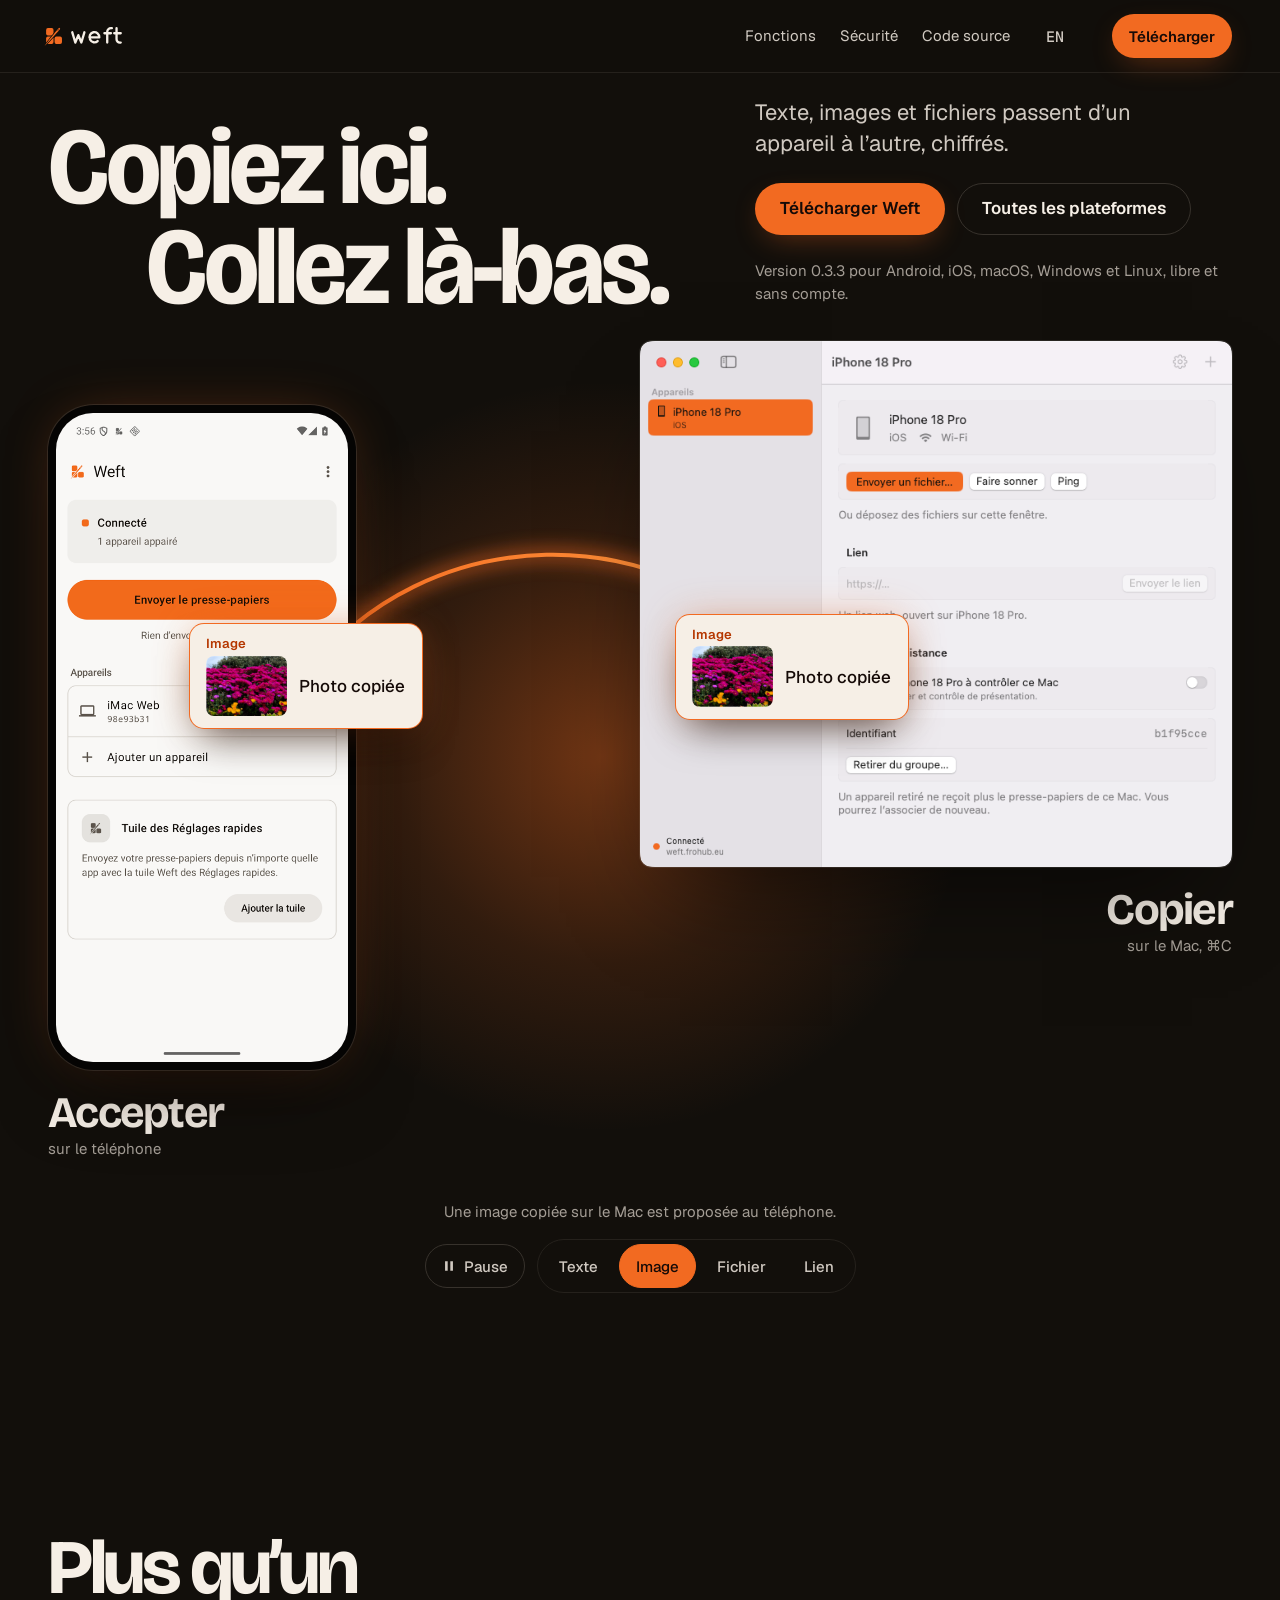
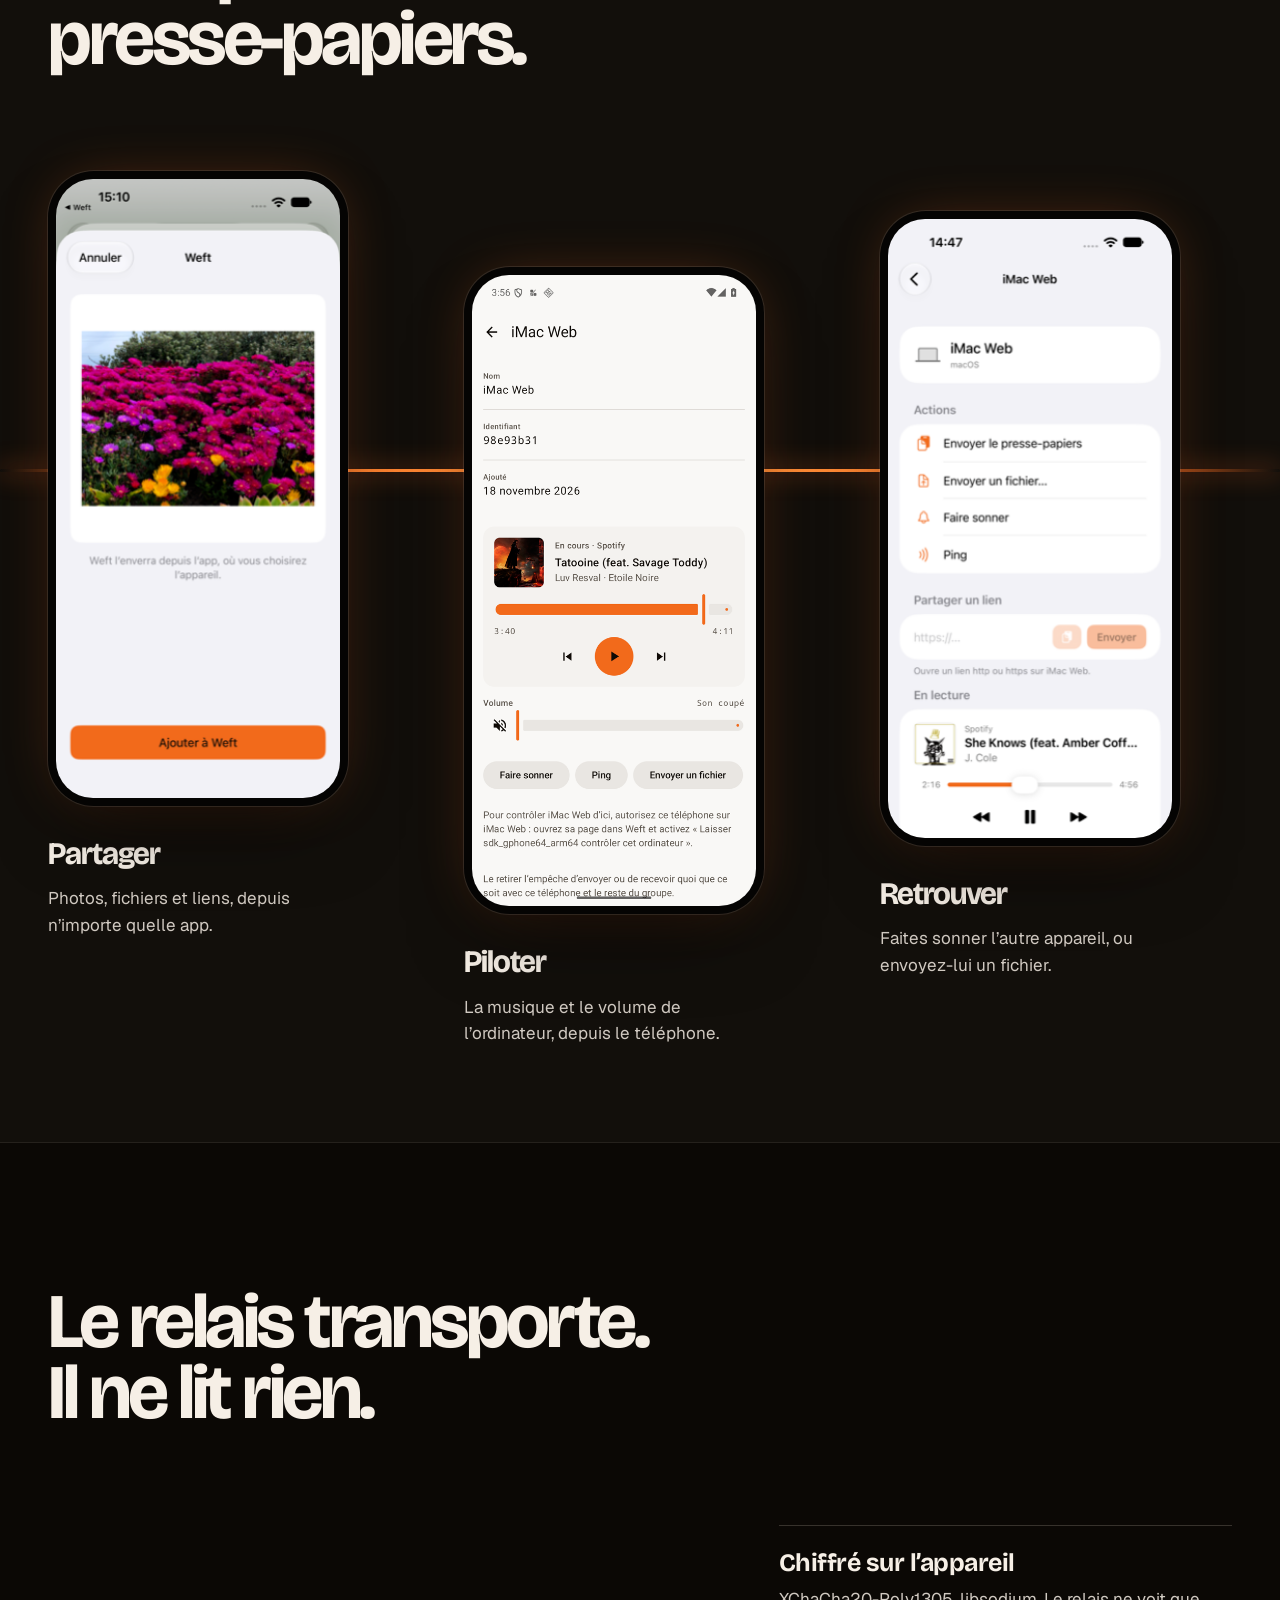
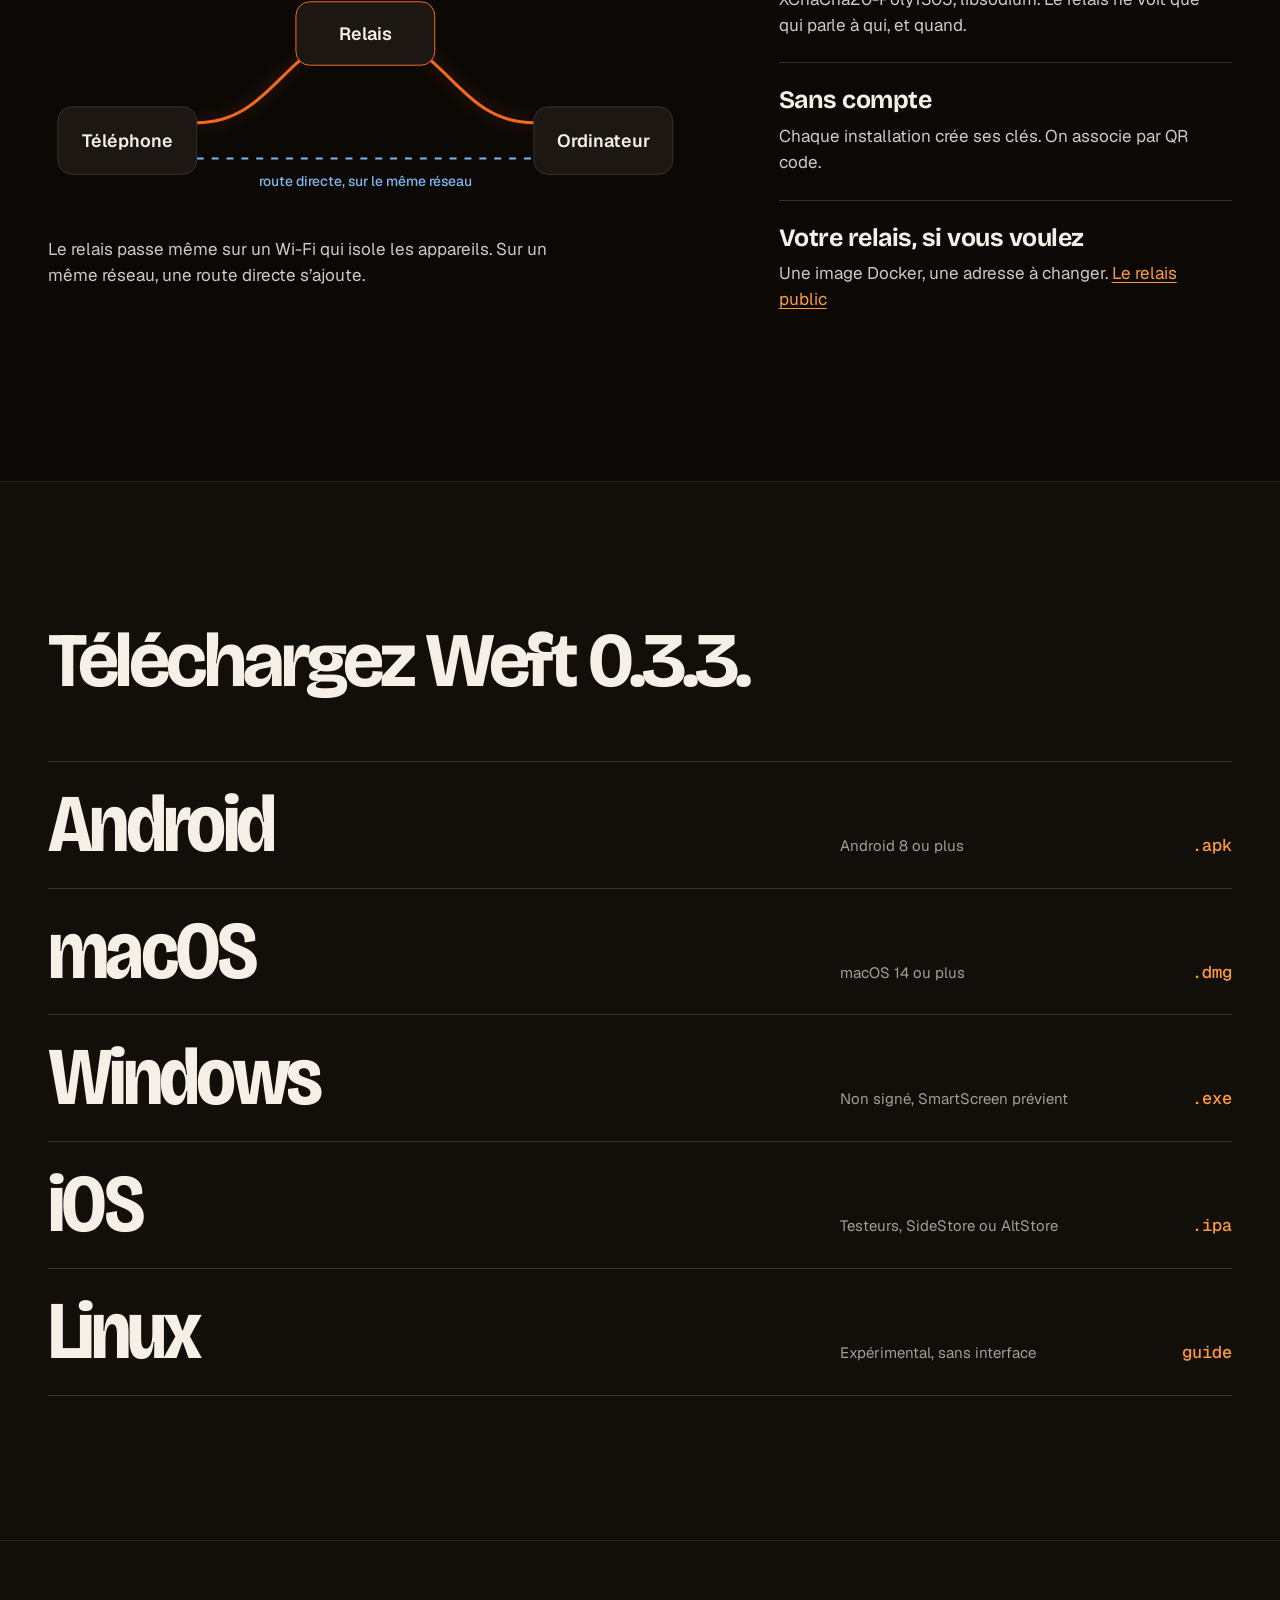
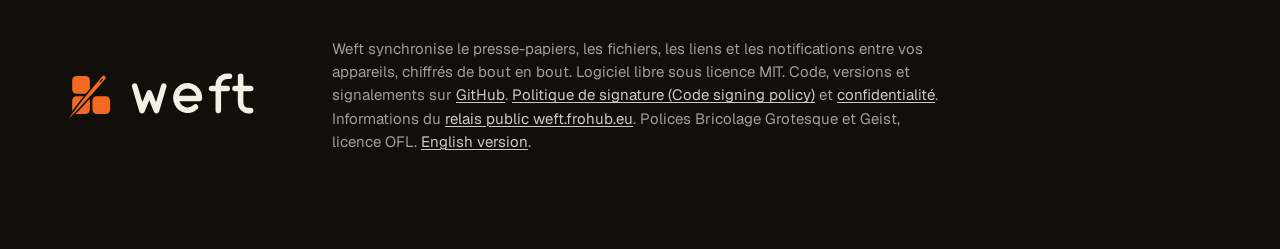
==== commit aaf20a0e: "Publish a Mac disk image and offer it on the landing page Each release now also has Weft-X.Y.Z-mac.d" ====
--- a/site/index.html
+++ b/site/index.html
@@ -237,7 +237,7 @@
       <h2 id="dl-title">Téléchargez Weft <span data-release-version>0.3.3</span>.</h2>
       <ul class="platforms">
         <li><a class="pf" data-dl="android" href="https://github.com/fraustiz/weft/releases/latest"><span class="pf-name">Android</span><span class="pf-note">Android 8 ou plus</span><span class="pf-file">.apk</span></a></li>
-        <li><a class="pf" data-dl="mac" href="https://github.com/fraustiz/weft/releases/latest"><span class="pf-name">macOS</span><span class="pf-note">macOS 14 ou plus</span><span class="pf-file">.zip</span></a></li>
+        <li><a class="pf" data-dl="mac" href="https://github.com/fraustiz/weft/releases/latest"><span class="pf-name">macOS</span><span class="pf-note">macOS 14 ou plus</span><span class="pf-file">.dmg</span></a></li>
         <li><a class="pf" data-dl="windows" href="https://github.com/fraustiz/weft/releases/latest"><span class="pf-name">Windows</span><span class="pf-note">Non signé, SmartScreen prévient</span><span class="pf-file">.exe</span></a></li>
         <li><a class="pf" data-dl="ios" href="https://github.com/fraustiz/weft/releases/latest"><span class="pf-name">iOS</span><span class="pf-note">Testeurs, SideStore ou AltStore</span><span class="pf-file">.ipa</span></a></li>
         <li><a class="pf" href="https://github.com/fraustiz/weft/tree/main/linux"><span class="pf-name">Linux</span><span class="pf-note">Expérimental, sans interface</span><span class="pf-file">guide</span></a></li>
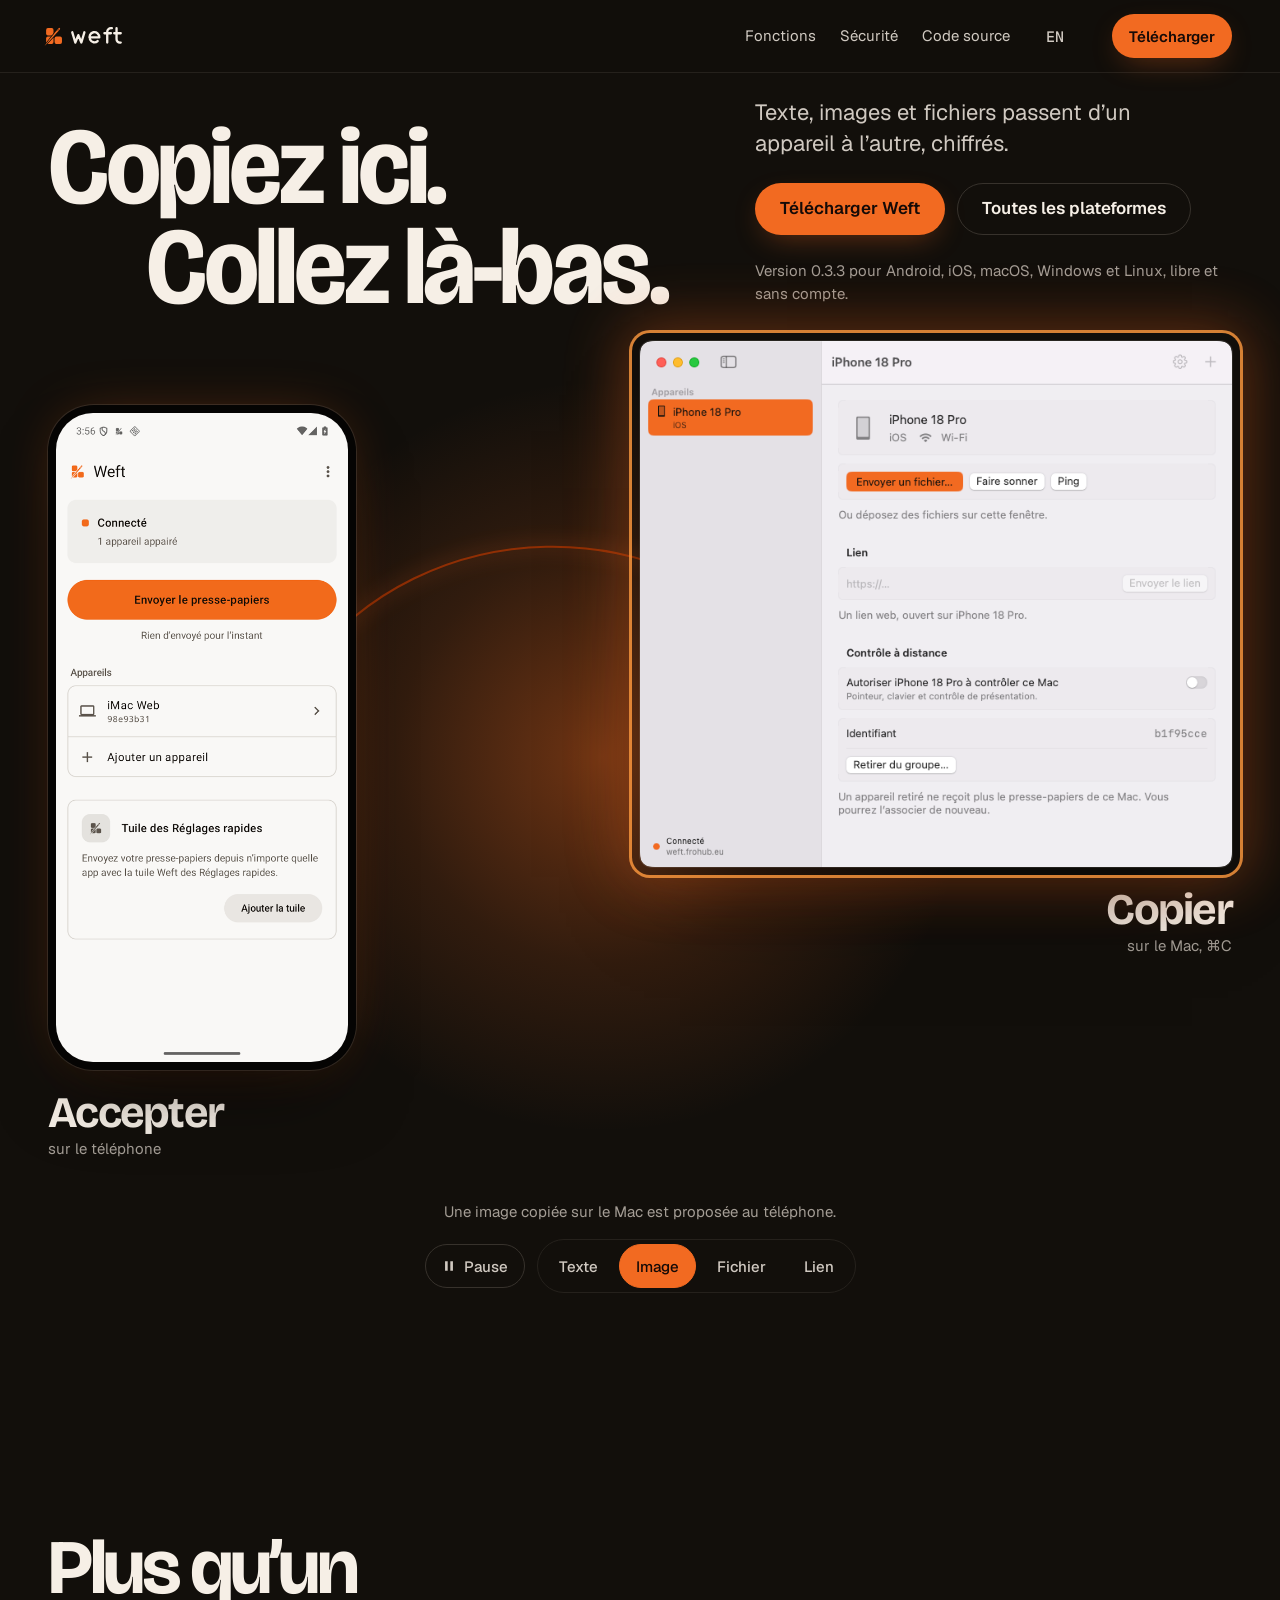
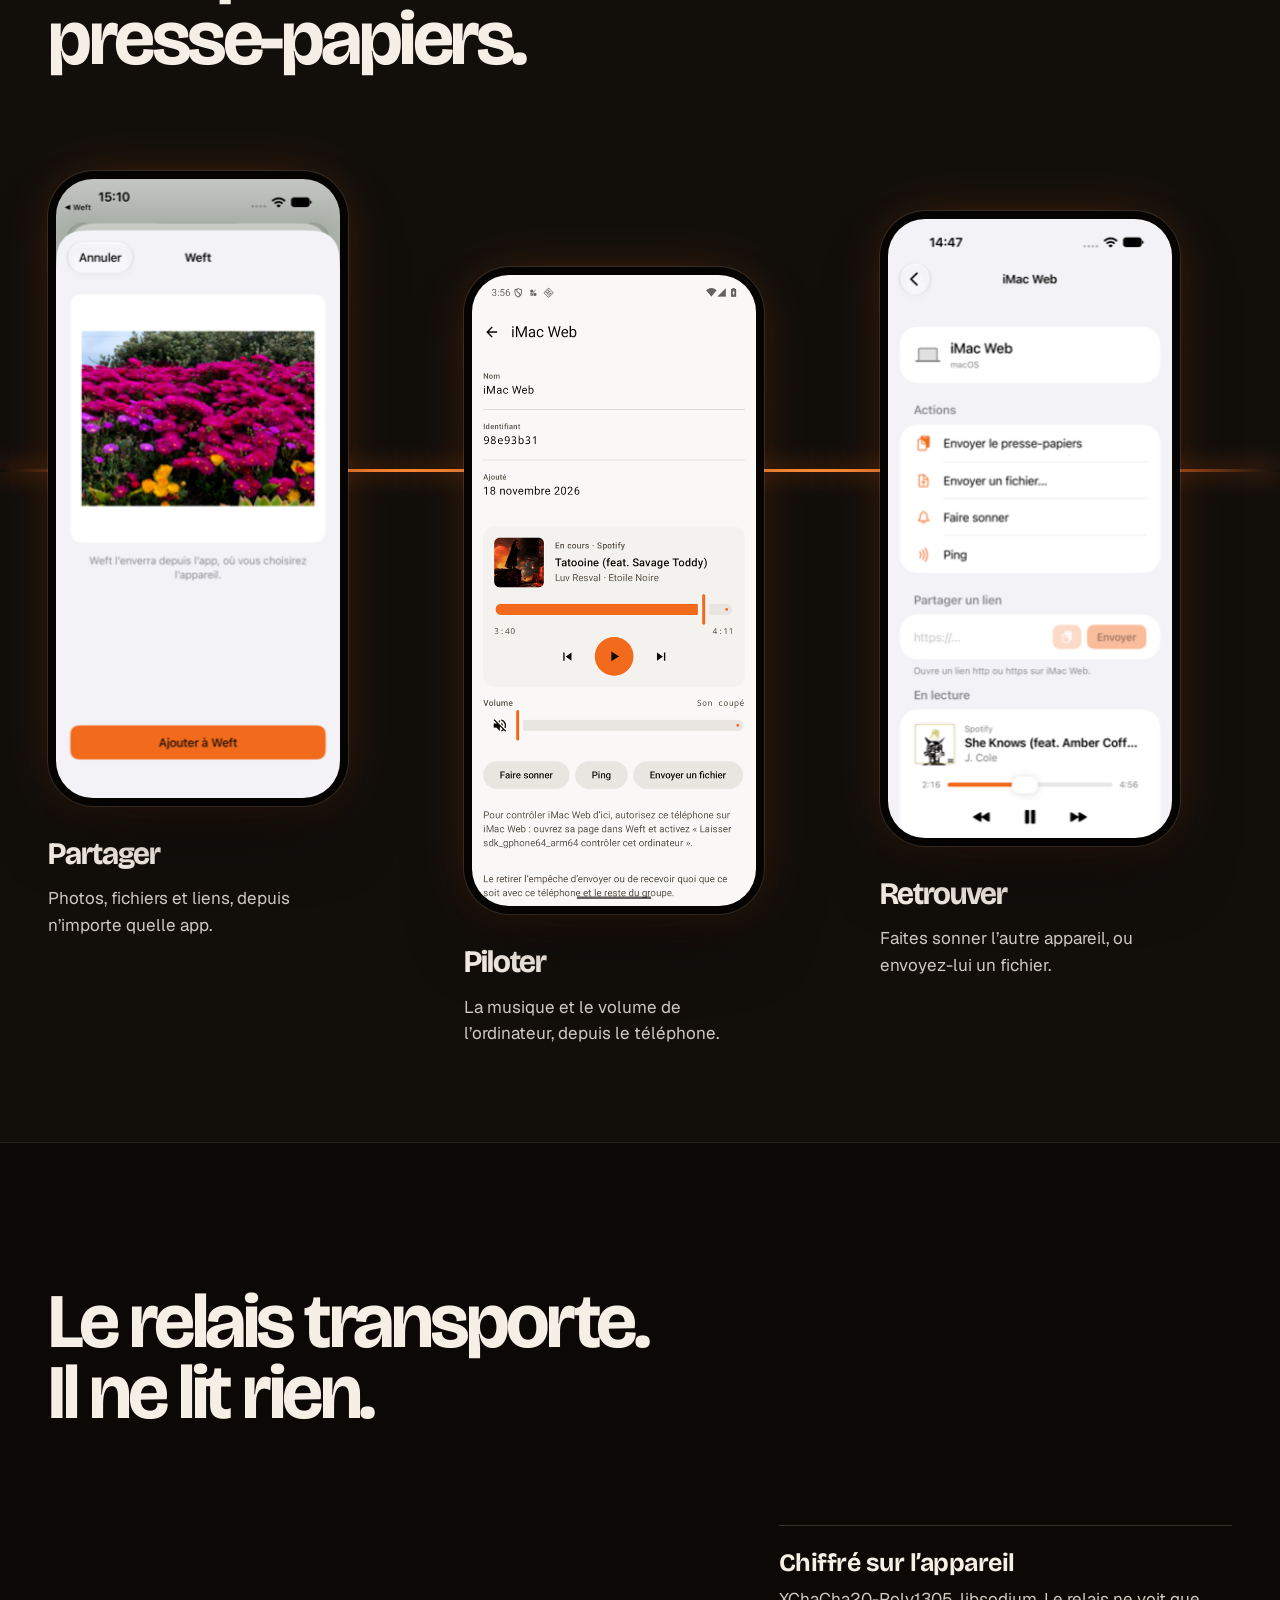
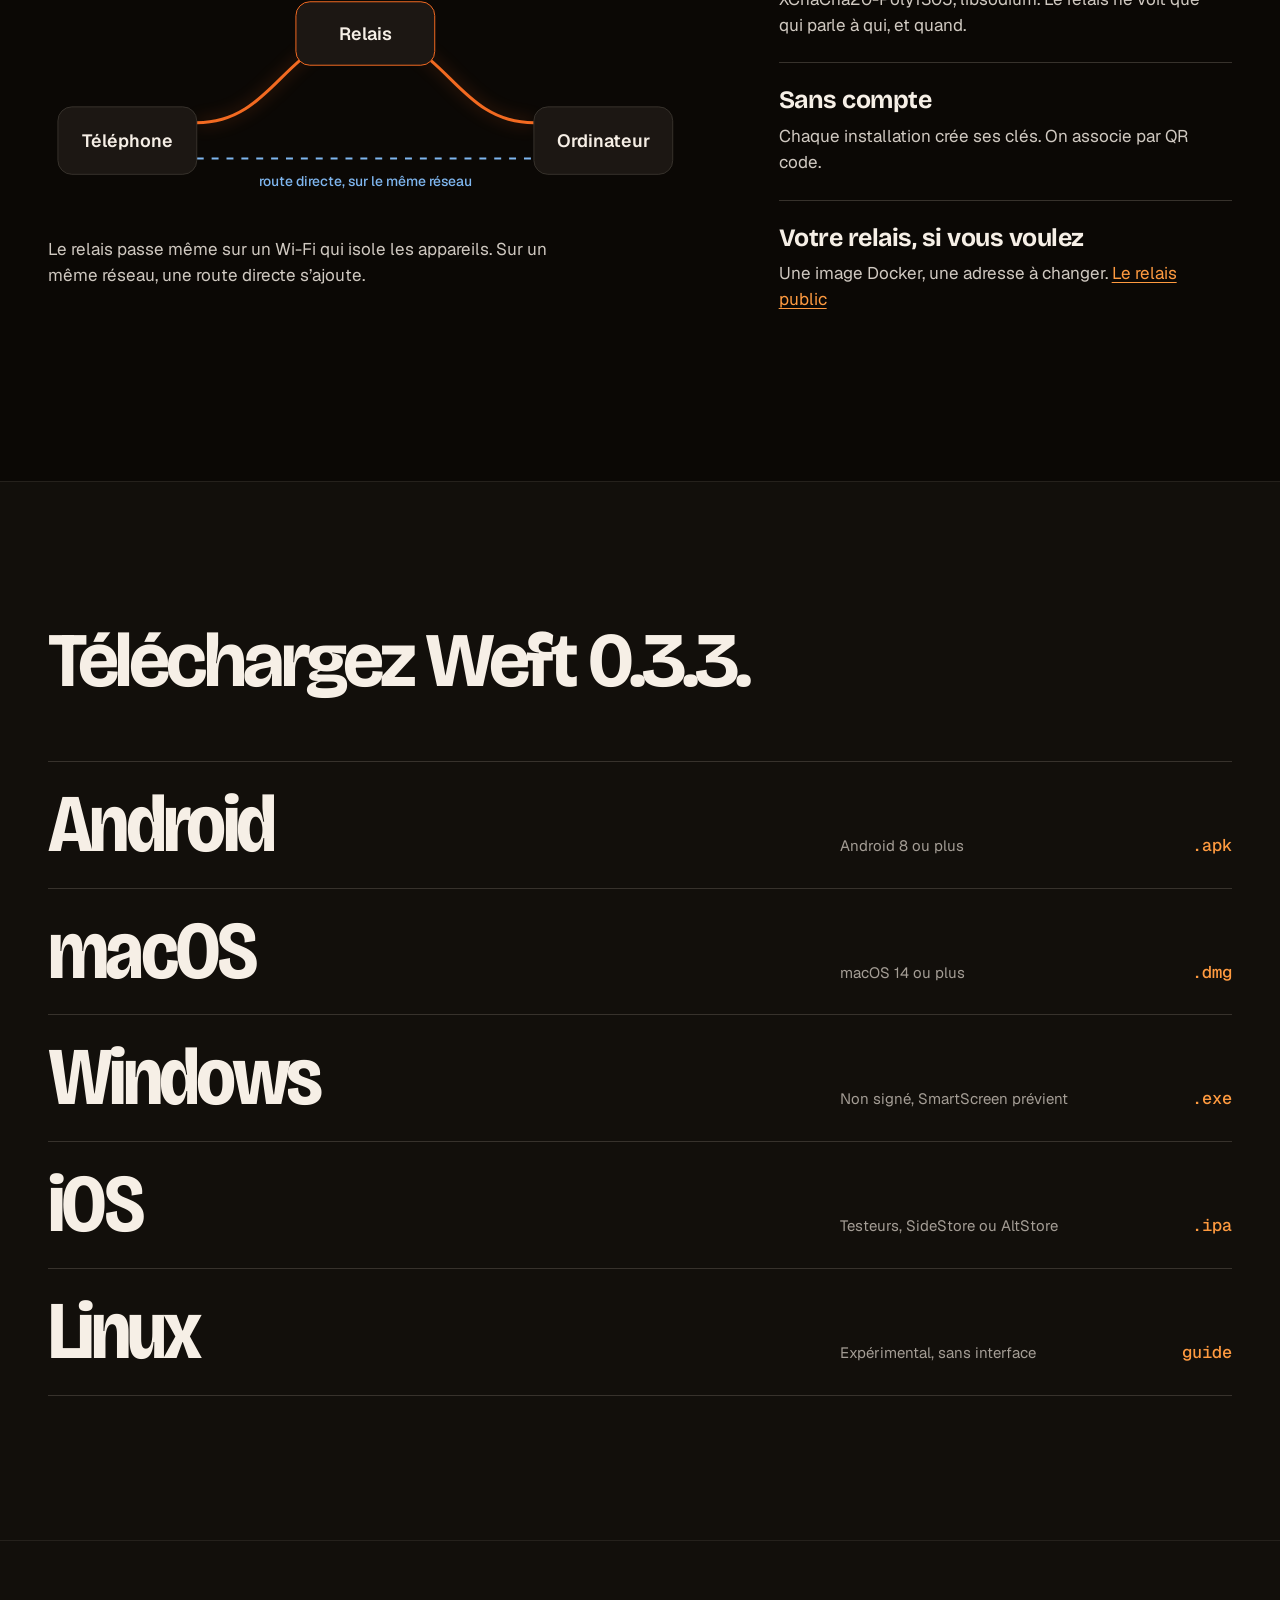
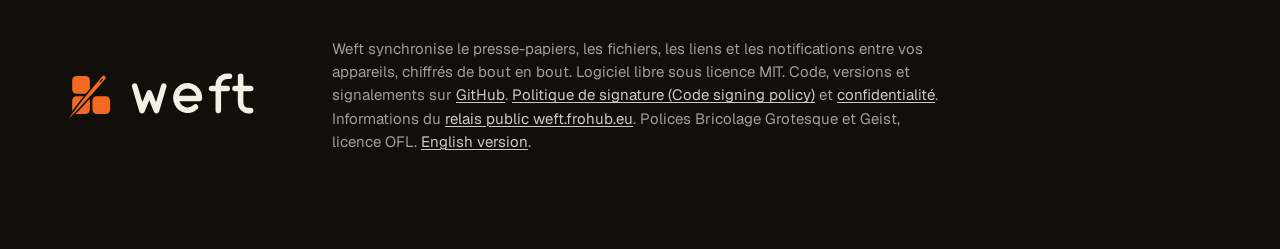
==== commit 02ad5cdb: "Count landing page visitors with self-hosted Umami The tracker and its collection endpoint are serve" ====
--- a/site/index.html
+++ b/site/index.html
@@ -254,5 +254,6 @@
 </footer>
 
 <script src="app.js" defer></script>
+<script defer src="/stats/script.js" data-website-id="c52e477a-7777-4451-86c8-a5a8fe4f59fc" data-host-url="/stats" data-domains="weft.frohub.eu" data-exclude-hash="true" data-exclude-search="true"></script>
 </body>
 </html>
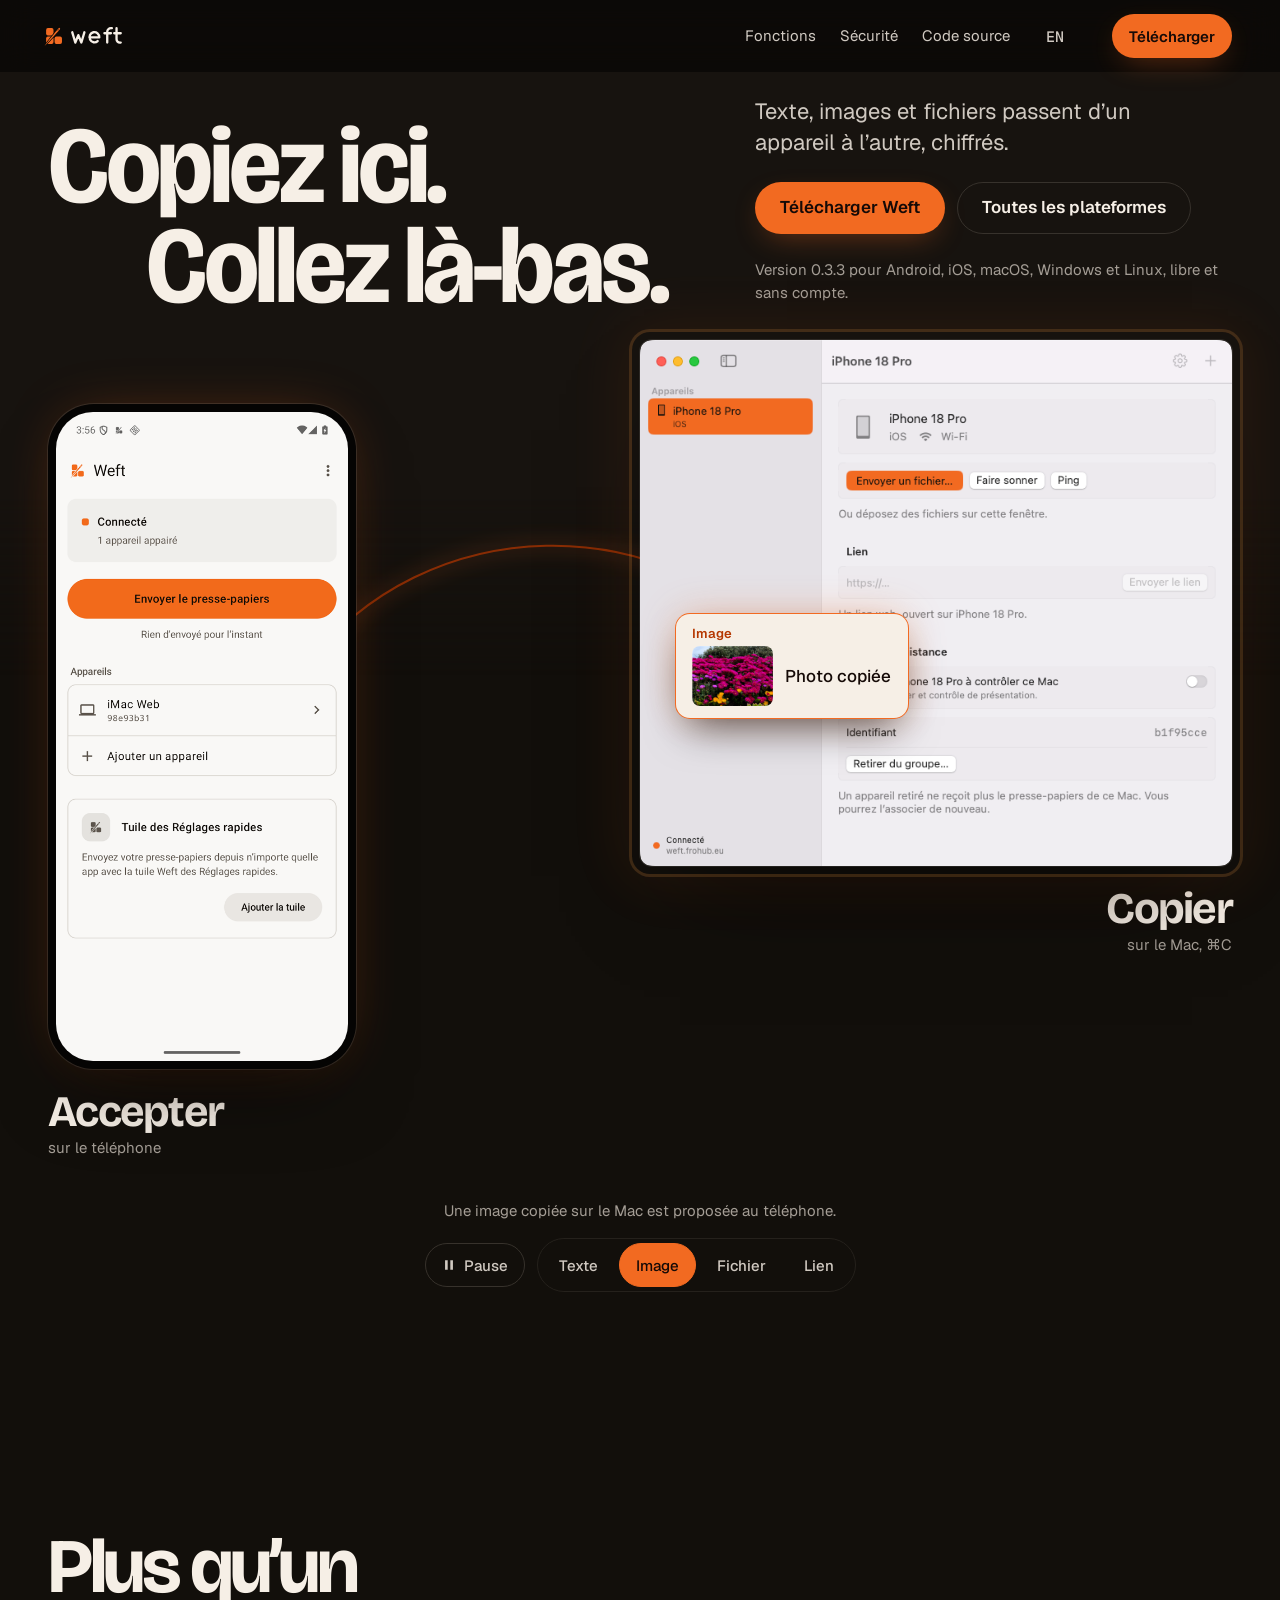
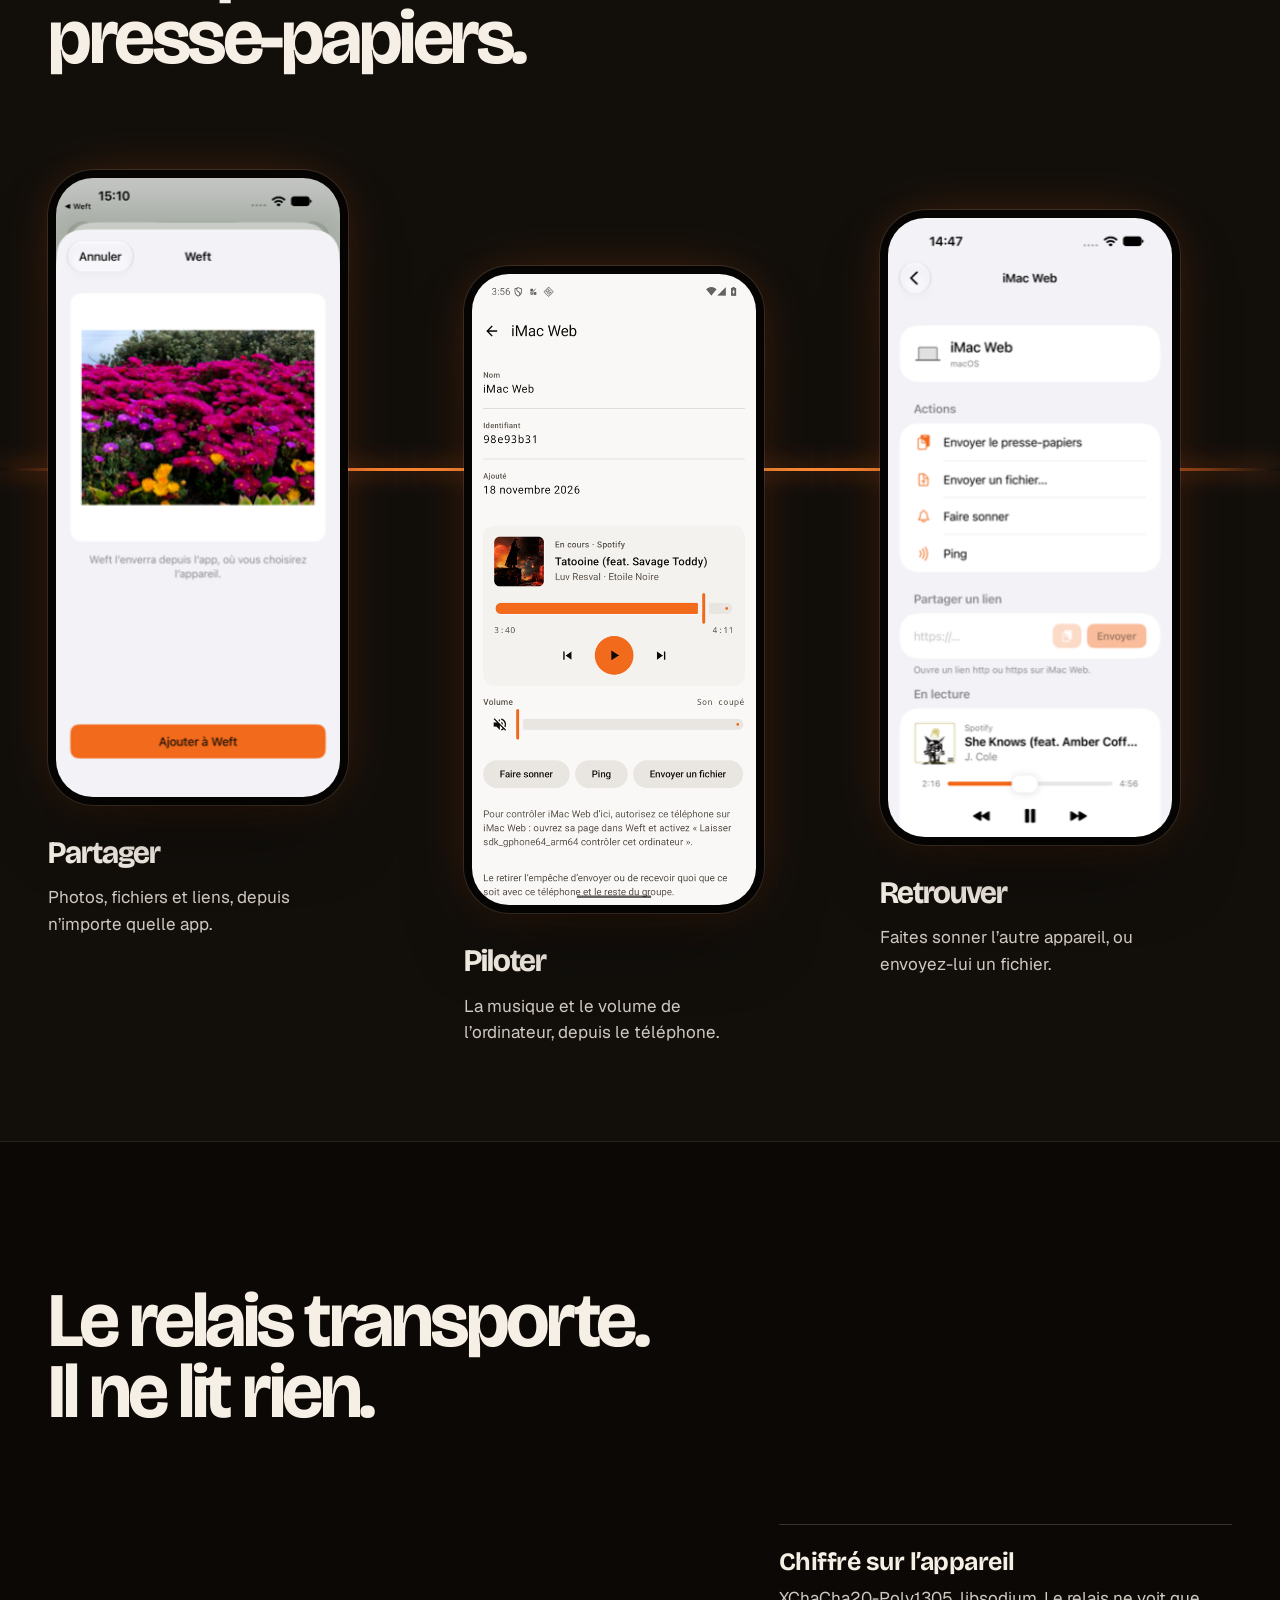
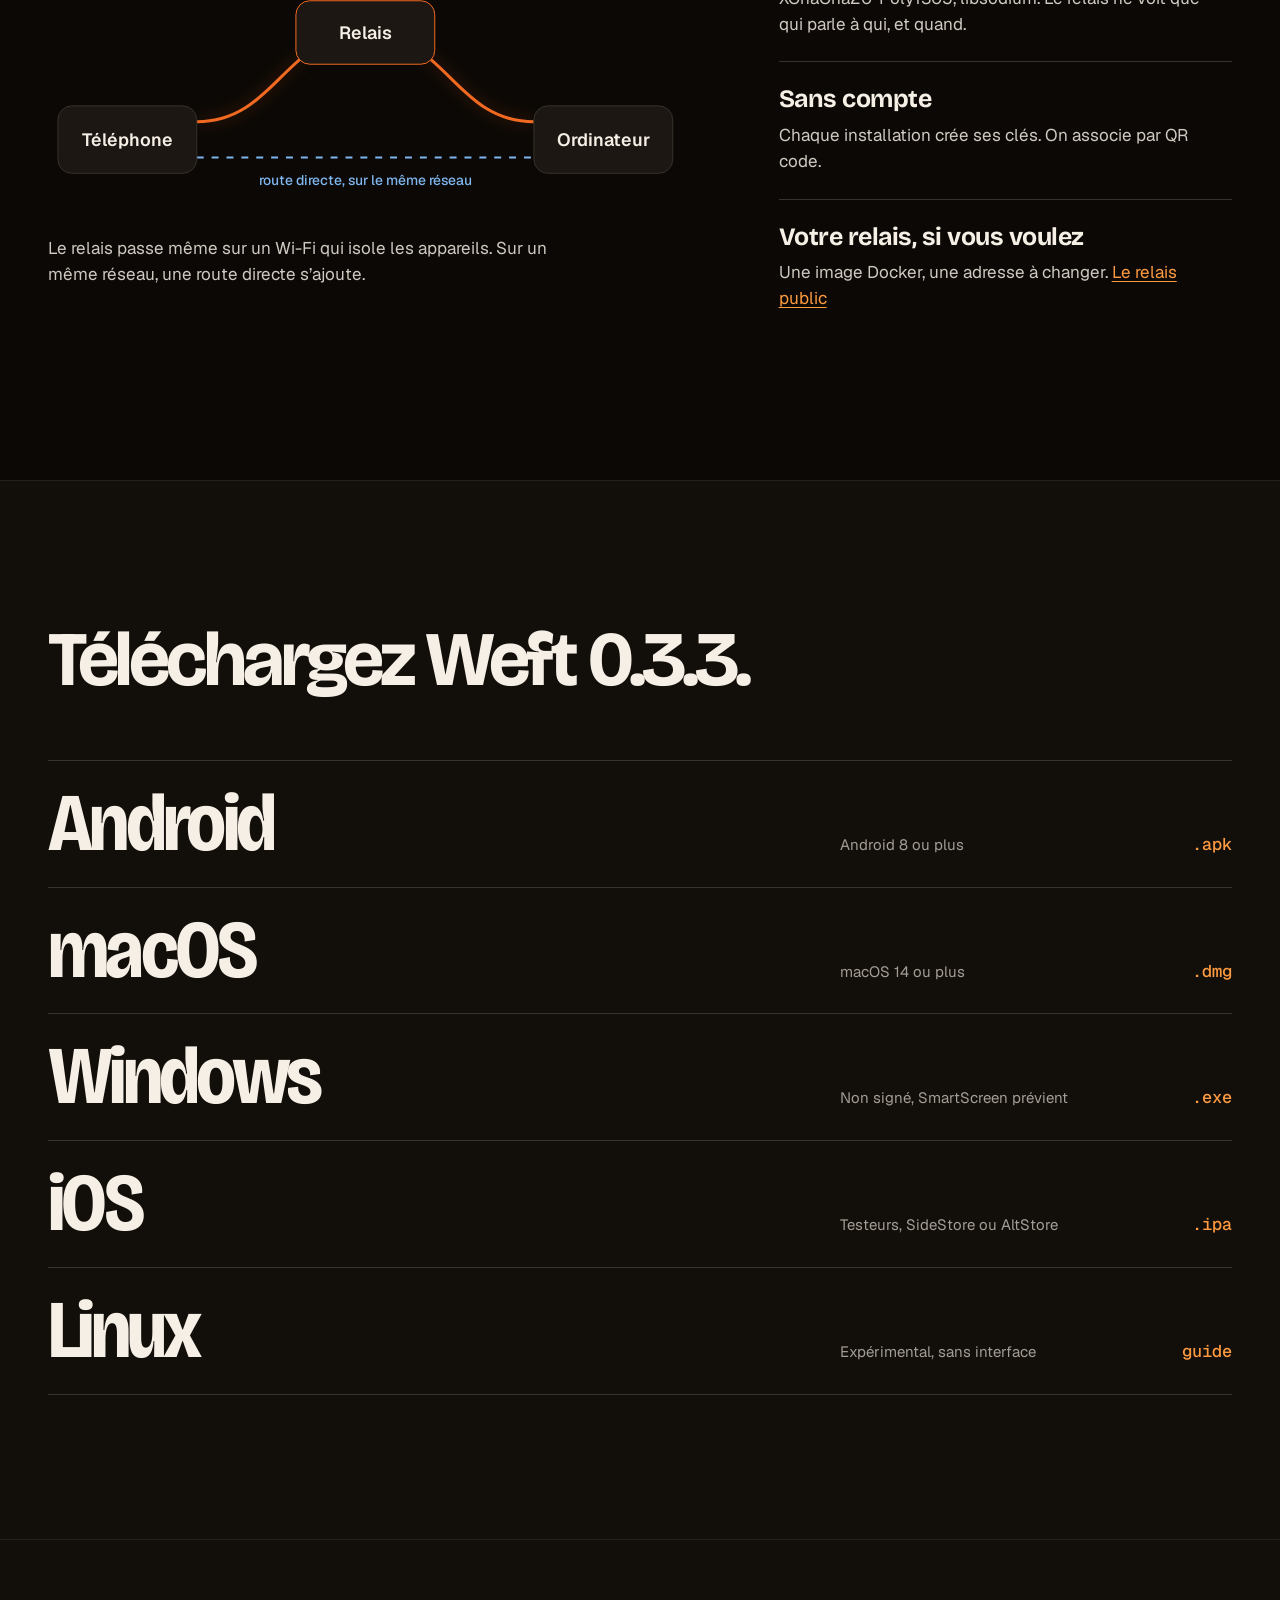
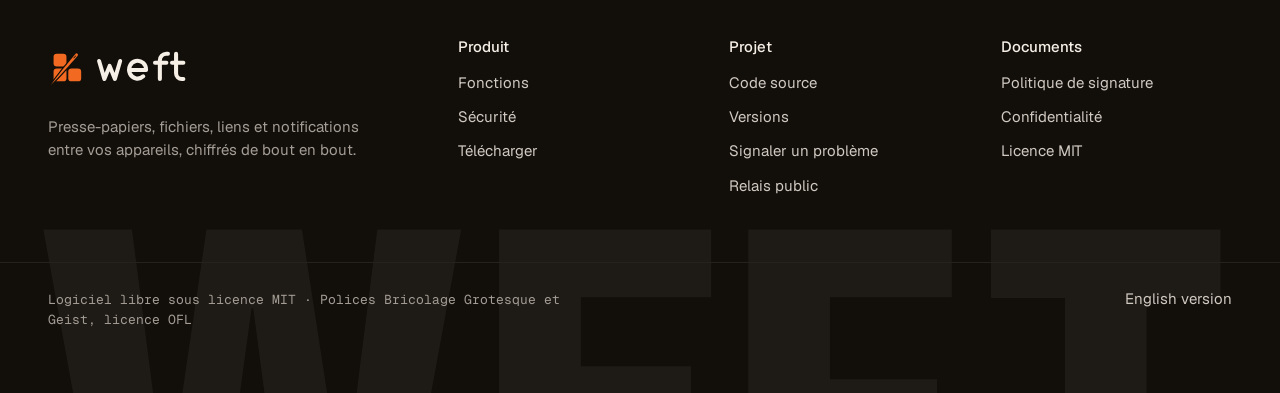
==== commit 4f2e12aa: "Site: dithered orange backdrop, black blur nav and new footer The top of the landing now sits on slo" ====
--- a/site/index.html
+++ b/site/index.html
@@ -98,6 +98,7 @@
 </script>
 </head>
 <body>
+<canvas class="dither-bg" aria-hidden="true"></canvas>
 <a class="skip" href="#contenu">Aller au contenu</a>
 
 <header class="nav">
@@ -128,7 +129,6 @@
     </div>
 
     <figure class="stage wrap" id="scene" data-state="rest" data-example="text" aria-labelledby="scene-caption">
-      <div class="glow" aria-hidden="true"></div>
       <svg class="thread" aria-hidden="true" focusable="false">
         <defs>
           <linearGradient id="thread-grad" gradientUnits="userSpaceOnUse">
@@ -248,12 +248,45 @@
 
 <footer class="foot">
   <div class="wrap foot-in">
-    <img class="foot-lockup" src="assets/weft-lockup.svg" width="306" height="120" loading="lazy" decoding="async" alt="Weft">
-    <p>Weft synchronise le presse-papiers, les fichiers, les liens et les notifications entre vos appareils, chiffrés de bout en bout. Logiciel libre sous licence MIT. Code, versions et signalements sur <a href="https://github.com/fraustiz/weft">GitHub</a>. <a href="https://github.com/fraustiz/weft/blob/main/CODE_SIGNING_POLICY.fr.md">Politique de signature (Code signing policy)</a> et <a href="https://github.com/fraustiz/weft/blob/main/CODE_SIGNING_POLICY.fr.md#confidentialit%C3%A9">confidentialité</a>. Informations du <a href="/relay">relais public weft.frohub.eu</a>. Polices Bricolage Grotesque et Geist, licence OFL. <a href="en/" hreflang="en" lang="en">English version</a>.</p>
+    <div class="foot-brand">
+      <img class="foot-lockup" src="assets/weft-lockup.svg" width="306" height="120" loading="lazy" decoding="async" alt="Weft">
+      <p>Presse-papiers, fichiers, liens et notifications entre vos appareils, chiffrés de bout en bout.</p>
+    </div>
+    <nav class="foot-col" aria-labelledby="foot-produit">
+      <h2 id="foot-produit">Produit</h2>
+      <ul>
+        <li><a href="#gestes">Fonctions</a></li>
+        <li><a href="#relais">Sécurité</a></li>
+        <li><a href="#telecharger">Télécharger</a></li>
+      </ul>
+    </nav>
+    <nav class="foot-col" aria-labelledby="foot-projet">
+      <h2 id="foot-projet">Projet</h2>
+      <ul>
+        <li><a href="https://github.com/fraustiz/weft">Code source</a></li>
+        <li><a href="https://github.com/fraustiz/weft/releases">Versions</a></li>
+        <li><a href="https://github.com/fraustiz/weft/issues">Signaler un problème</a></li>
+        <li><a href="/relay">Relais public</a></li>
+      </ul>
+    </nav>
+    <nav class="foot-col" aria-labelledby="foot-docs">
+      <h2 id="foot-docs">Documents</h2>
+      <ul>
+        <li><a href="https://github.com/fraustiz/weft/blob/main/CODE_SIGNING_POLICY.fr.md">Politique de signature</a></li>
+        <li><a href="https://github.com/fraustiz/weft/blob/main/CODE_SIGNING_POLICY.fr.md#confidentialit%C3%A9">Confidentialité</a></li>
+        <li><a href="https://github.com/fraustiz/weft/blob/main/LICENSE">Licence MIT</a></li>
+      </ul>
+    </nav>
   </div>
+  <div class="wrap foot-base">
+    <p>Logiciel libre sous licence MIT · Polices Bricolage Grotesque et Geist, licence OFL</p>
+    <a href="en/" hreflang="en" lang="en">English version</a>
+  </div>
+  <div class="foot-giant" aria-hidden="true"><span>WE<i class="k-f">F</i><i class="k-t">T</i></span></div>
 </footer>
 
 <script src="app.js" defer></script>
+<script src="dither.js" defer></script>
 <script defer src="/stats/script.js" data-website-id="c52e477a-7777-4451-86c8-a5a8fe4f59fc" data-host-url="/stats" data-domains="weft.frohub.eu" data-exclude-hash="true" data-exclude-search="true"></script>
 </body>
 </html>
--- a/site/style.css
+++ b/site/style.css
@@ -3,7 +3,6 @@
  * axes: dark/grotesk-display/warm · posture: committed · contrast: pass · fold: pass · fonts: Bricolage Grotesque (display), Geist (body), Geist Mono (file names) · v2.0.0 */
 /* Hallmark · pre-emit critique: P5 H5 E4 S5 R4 V5 · weakest: E, the thread is computed from the real device positions in JS; without JS the devices, markers and both clips still tell the story */
 /* Hallmark · waive 80 · figure.stage holds two real captures and the thread, a diagram of the real phone-to-Mac path · the stage is the product, not a drawing */
-/* Hallmark · waive 81 · div.glow is the bloom behind the lit thread, the atmospheric light of the stage · the captures sit on it, nothing is missing */
 /* Hallmark · waive 79 · the hero continues past the fold: the stage with the phone and the Mac starts at y 360 and bleeds below · measured on the head block only */
 /* Hallmark · dismissed 29 · orange glow on the bezel, clip, press ring, flash and shots line is the signature light of the thread, warm on warm ink, never violet */
 @import url("./tokens.css");
@@ -15,6 +14,10 @@
 
 :root { --nav-h: 72px; }
 body { font-size: var(--text-md); background: var(--color-paper); }
+
+/* Backdrop: the dithered orange waves (dither.js) behind the top of the page, faded out toward the bottom of the first screen */
+body { position: relative; isolation: isolate; }
+.dither-bg { position: absolute; z-index: -2; top: 0; left: 0; display: block; width: 100%; height: max(100svh, 640px); pointer-events: none; -webkit-mask-image: linear-gradient(to bottom, #000 0%, #000 55%, transparent 75%); mask-image: linear-gradient(to bottom, #000 0%, #000 55%, transparent 75%); }
 h1, h2, h3 { font-family: var(--font-display); font-weight: var(--display-weight); letter-spacing: var(--tracking-display); line-height: 0.92; overflow-wrap: break-word; min-width: 0; font-variation-settings: "opsz" 96; }
 h2 { font-size: var(--text-section); max-width: 16ch; }
 h3 { font-size: var(--text-title); letter-spacing: -0.03em; line-height: 1; }
@@ -38,7 +41,7 @@
 
 
 /* Nav */
-.nav { position: sticky; top: 0; z-index: var(--z-sticky-nav); background: color-mix(in oklab, var(--color-paper) 88%, transparent); backdrop-filter: saturate(1.2) blur(10px); -webkit-backdrop-filter: saturate(1.2) blur(10px); border-bottom: 1px solid var(--color-rule-2); }
+.nav { position: sticky; top: 0; z-index: var(--z-sticky-nav); background: rgb(0 0 0 / 0.5); backdrop-filter: saturate(1.2) blur(16px); -webkit-backdrop-filter: saturate(1.2) blur(16px); }
 .nav-in { display: flex; align-items: center; gap: var(--space-xl); min-height: var(--nav-h); }
 .nav-brand { display: block; margin-left: calc(-1 * var(--space-sm)); }
 .nav-brand img { height: 36px; width: auto; }
@@ -61,7 +64,6 @@
 
 /* Stage */
 .stage { position: relative; margin: 0 auto; display: grid; grid-template-columns: minmax(0, 26fr) minmax(0, 24fr) minmax(0, 50fr); grid-template-areas: "phone . mac" "caption caption caption" "controls controls controls"; align-items: start; padding-top: var(--space-lg); padding-bottom: var(--space-3xl); isolation: isolate; }
-.glow { position: absolute; z-index: -1; left: 18%; right: 24%; top: 6%; height: 70%; background: radial-gradient(closest-side, var(--color-glow) 0%, var(--color-glow-soft) 55%, transparent 100%); pointer-events: none; }
 .thread { position: absolute; inset: 0; width: 100%; height: 100%; overflow: visible; z-index: 2; pointer-events: none; }
 .thread path { fill: none; stroke-linecap: round; }
 .thread-halo { stroke: var(--color-accent); stroke-width: 14; opacity: 0.55; }
@@ -162,11 +164,24 @@
 .pf-file { justify-self: end; font: 500 var(--text-md) var(--font-outlier); color: var(--color-accent-hot); }
 
 /* Footer */
-.foot { border-top: 1px solid var(--color-rule-2); padding-block: var(--space-3xl); }
-.foot-in { display: grid; grid-template-columns: auto minmax(0, 1fr); gap: var(--space-2xl); align-items: center; }
-.foot-lockup { width: 220px; height: auto; }
-.foot p { color: var(--color-muted); font-size: var(--text-sm); max-width: 62ch; }
-.foot a { color: var(--color-ink-2); }
+.foot { --giant: 40vw; position: relative; isolation: isolate; overflow: hidden; min-height: calc(var(--giant) * 0.36); padding-block: var(--space-3xl) var(--space-2xl); border-top: 1px solid var(--color-rule-2); }
+.foot-in { position: relative; z-index: 1; display: grid; grid-template-columns: minmax(0, 1.6fr) repeat(3, minmax(0, 1fr)); gap: var(--space-xl); align-items: start; }
+.foot-brand { display: grid; gap: var(--space-md); justify-items: start; }
+.foot-lockup { width: 160px; height: auto; margin-left: calc(-1 * var(--space-sm)); }
+.foot-brand p { margin: 0; max-width: 32ch; font-size: var(--text-sm); color: var(--color-muted); }
+.foot-col h2 { margin: 0 0 var(--space-sm); font: 500 var(--text-sm)/1.4 var(--font-body); letter-spacing: 0; max-width: none; color: var(--color-ink); }
+.foot-col ul { margin: 0; padding: 0; list-style: none; display: grid; gap: var(--space-xs); }
+.foot-col a, .foot-base a { color: var(--color-ink-2); font-size: var(--text-sm); text-decoration: none; transition: color var(--dur-micro) var(--ease-out); }
+.foot-col a:hover, .foot-base a:hover { color: var(--color-ink); }
+.foot-base { position: relative; z-index: 1; display: flex; flex-wrap: wrap; justify-content: space-between; align-items: baseline; gap: var(--space-sm) var(--space-lg); margin-top: var(--space-2xl); padding-top: var(--space-lg); border-top: 1px solid var(--color-rule-2); }
+.foot-base p { margin: 0; font: var(--text-xs)/1.5 var(--font-outlier); color: var(--color-muted); }
+/* The wordmark, huge and faint behind the footer, cut in half by the bottom of the page */
+.foot-giant { position: absolute; z-index: 0; left: 0; right: 0; bottom: 0; height: calc(var(--giant) * 0.36); overflow: hidden; font: 800 var(--giant)/1 var(--font-display); font-stretch: 92%; letter-spacing: 0.03em; text-align: center; white-space: nowrap; color: var(--color-ink); opacity: 0.05; user-select: none; pointer-events: none; }
+.foot-giant i { font-style: normal; }
+.foot-giant .k-f { margin-left: -0.014em; } /* E-F and F-T set to the same gap as W-E */
+.foot-giant .k-t { margin-left: 0.019em; }
+.foot-giant > span { display: block; transform: translateY(calc(var(--giant) * -0.13)); }
+@media (max-width: 54rem) { .foot-in { grid-template-columns: repeat(2, minmax(0, 1fr)); } .foot-brand { grid-column: 1 / -1; } }
 
 /* Narrower */
 @media (max-width: 72rem) {
@@ -194,7 +209,6 @@
   .device--phone { margin-top: 0; z-index: 4; }
   .device--mac { justify-items: stretch; }
   .device--mac .marker { justify-self: end; }
-  .glow { left: 0; right: 0; top: 10%; height: 60%; }
   .bezel { --pad: 4px; border-radius: 20px; }
   .bezel img { border-radius: 16px; }
   .flash--phone { border-radius: 26px; }
@@ -221,7 +235,7 @@
   .shot p { grid-area: text; align-self: start; }
   .shot--2 { grid-template-columns: minmax(0, 54fr) minmax(0, 46fr); grid-template-areas: "title img" "text img"; text-align: right; }
   .shot--2 p { justify-self: end; }
-  .foot-in { grid-template-columns: minmax(0, 1fr); }
+  .foot-in { grid-template-columns: repeat(2, minmax(0, 1fr)); }
 }
 
 @media (prefers-reduced-motion: reduce) {
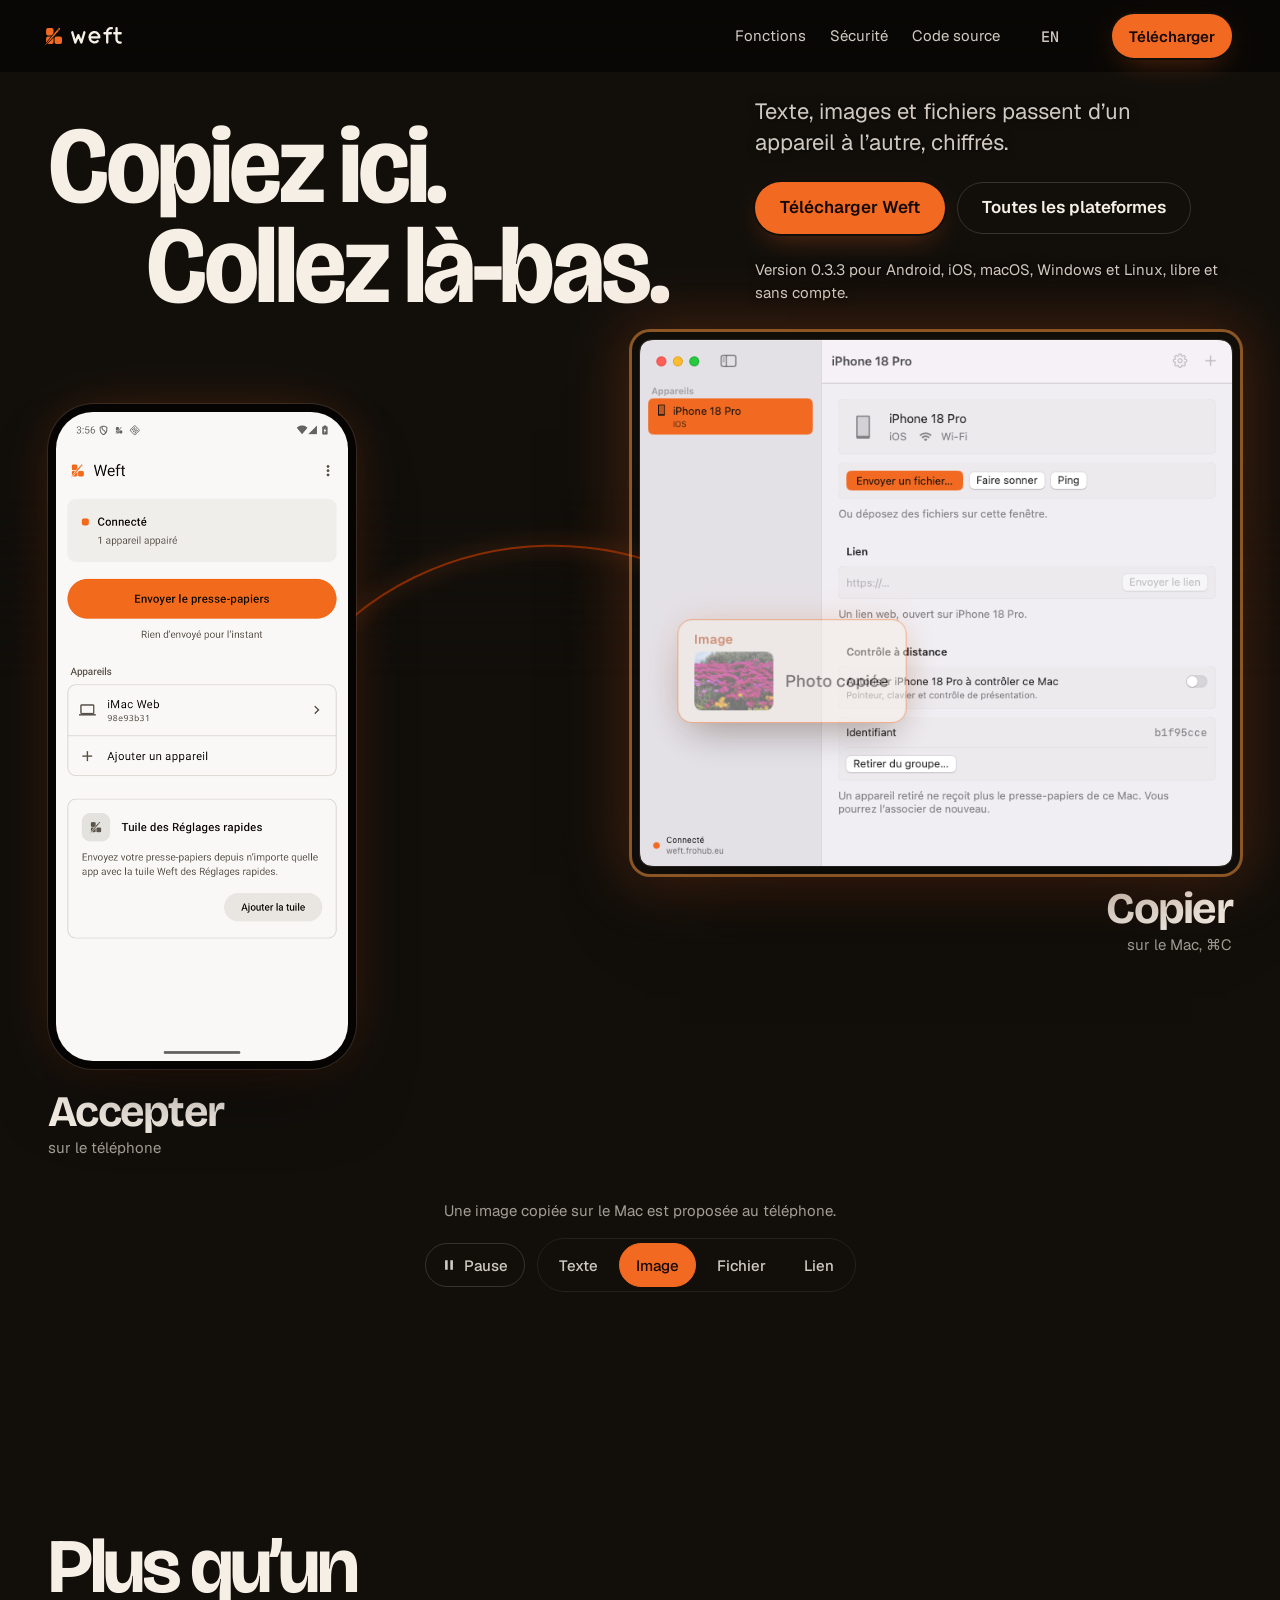
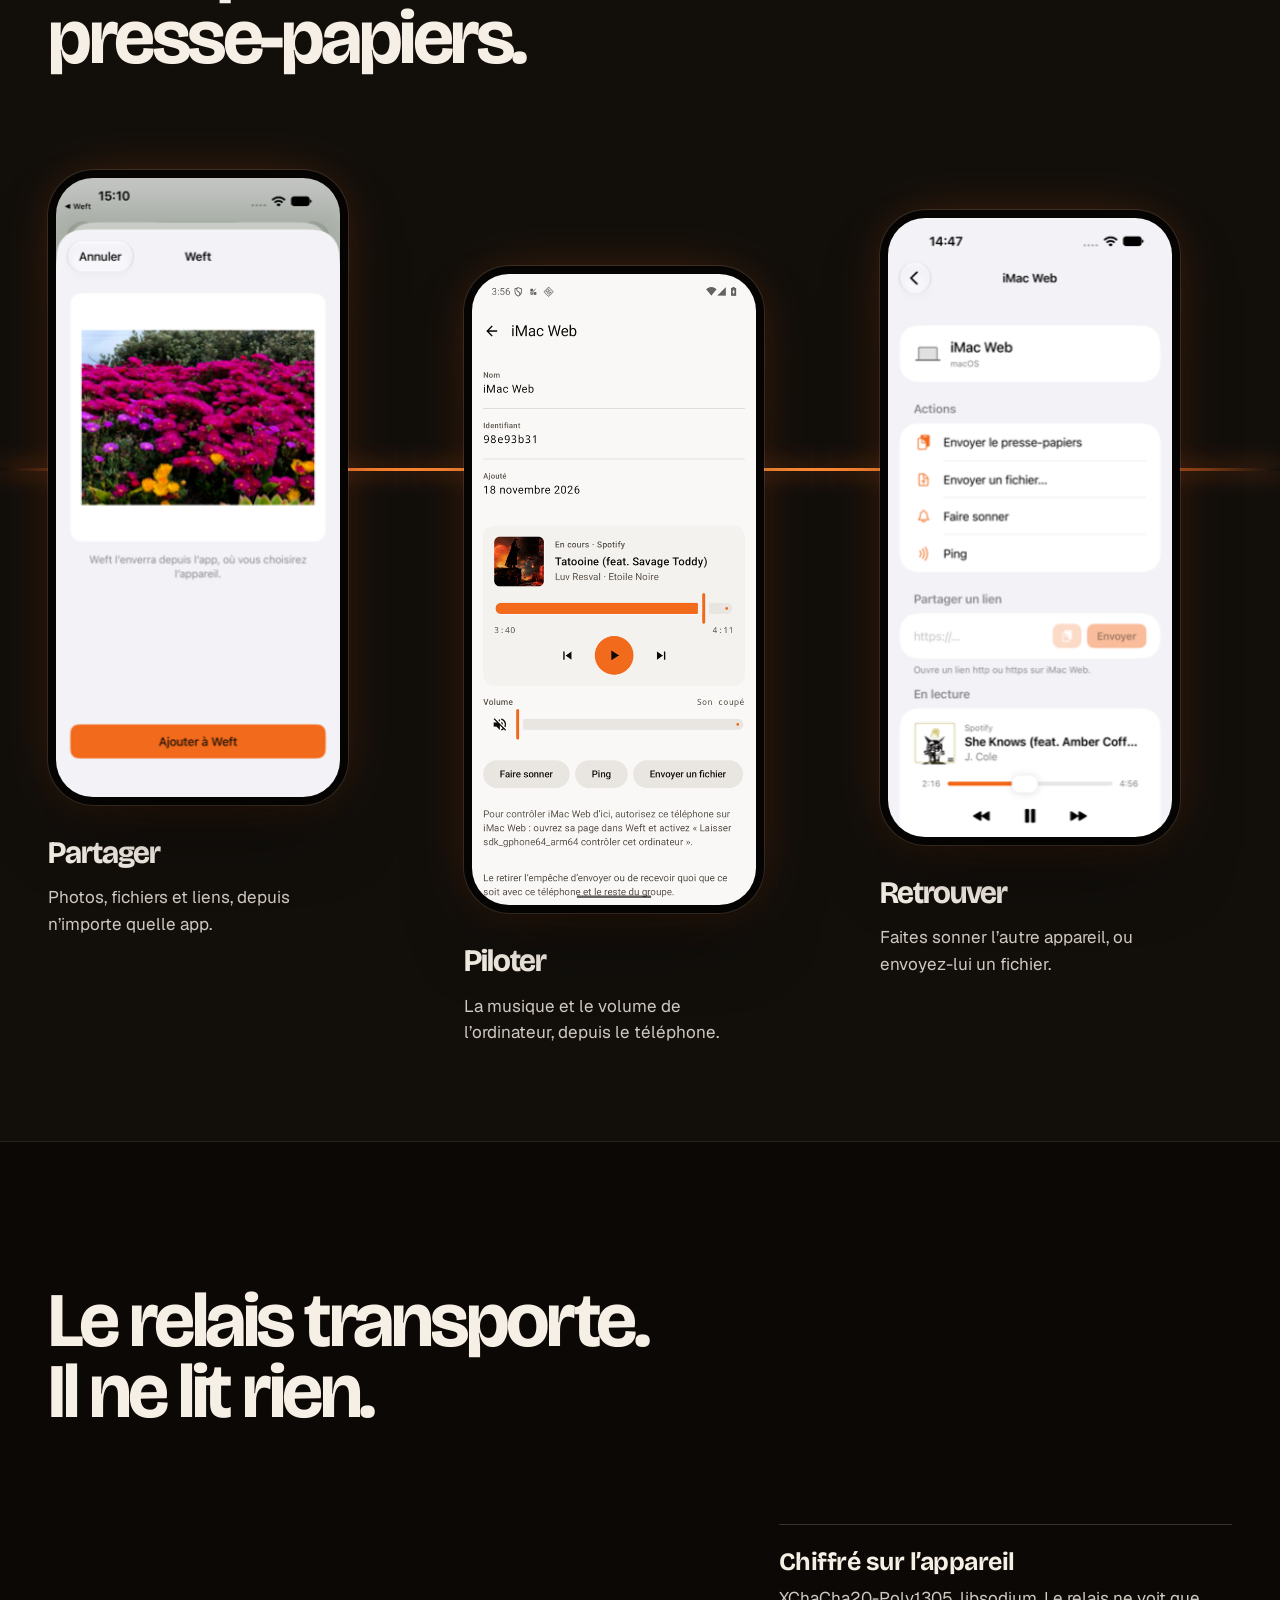
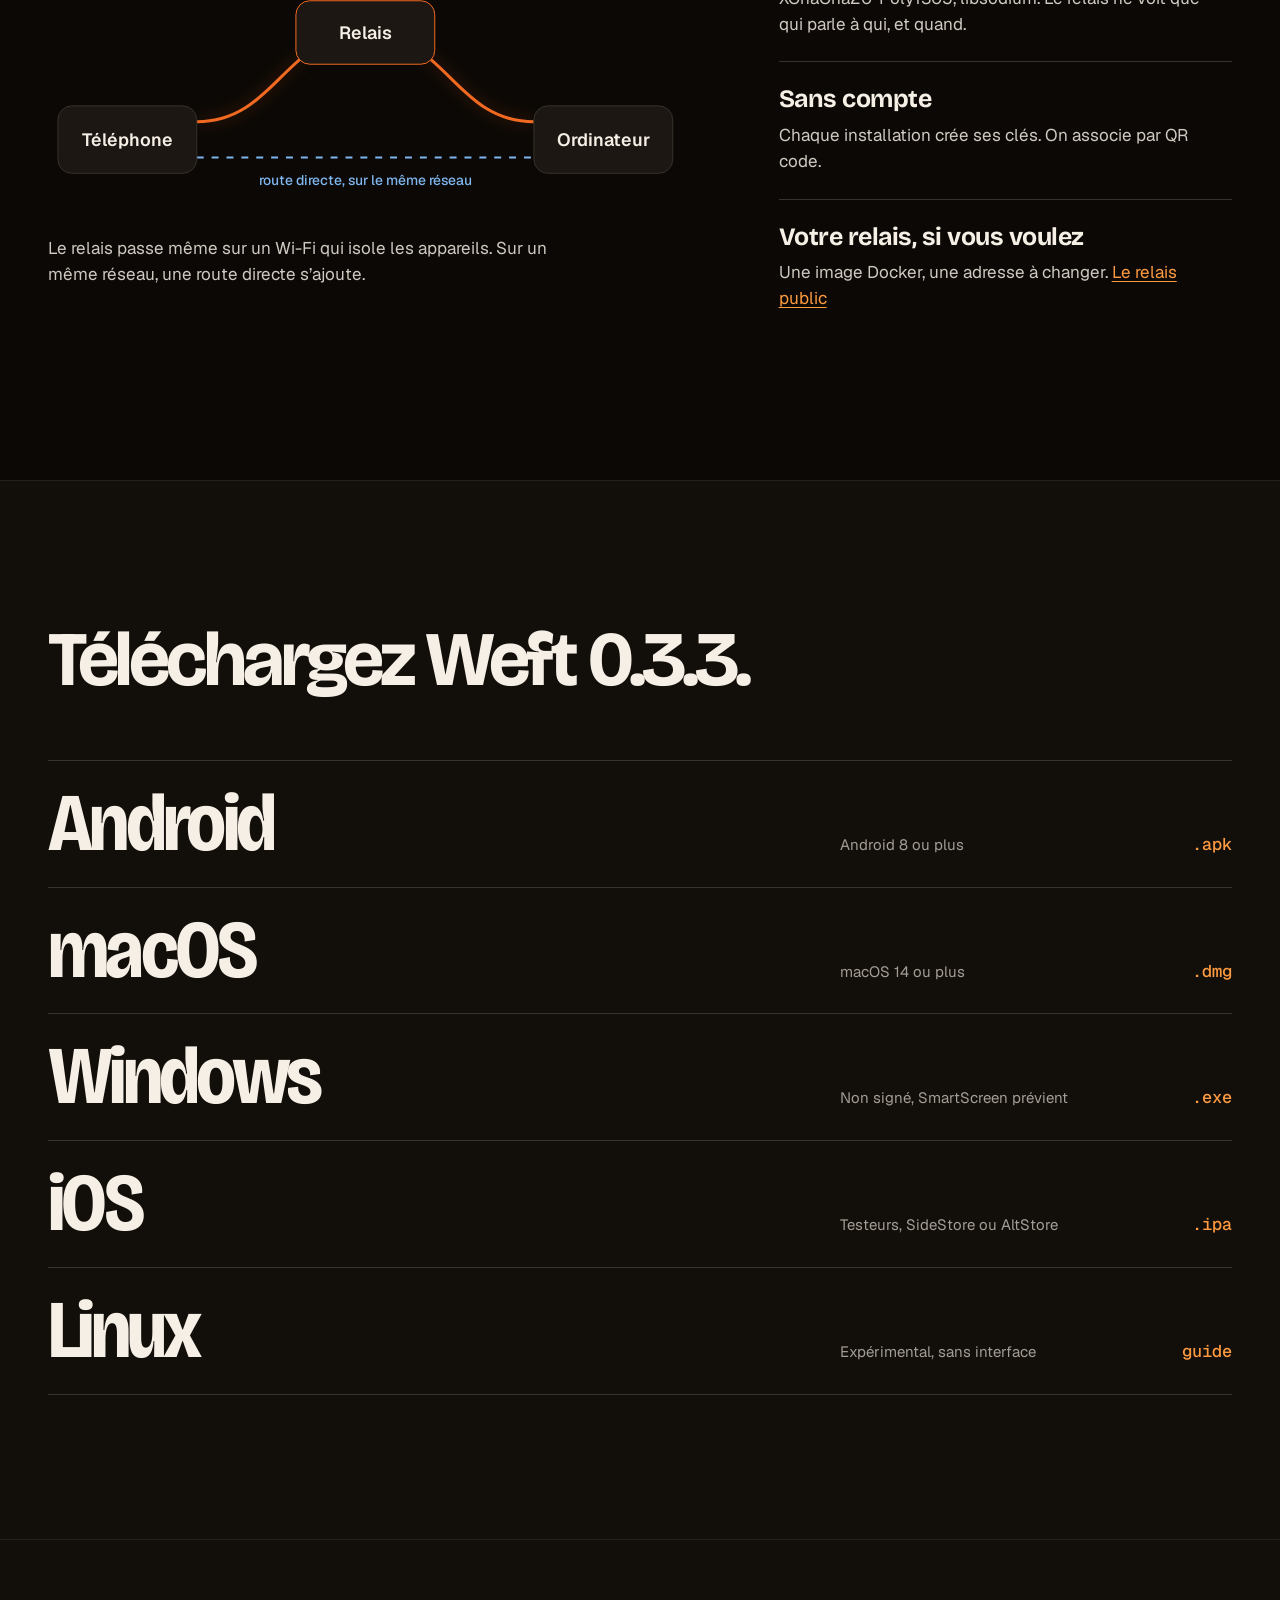
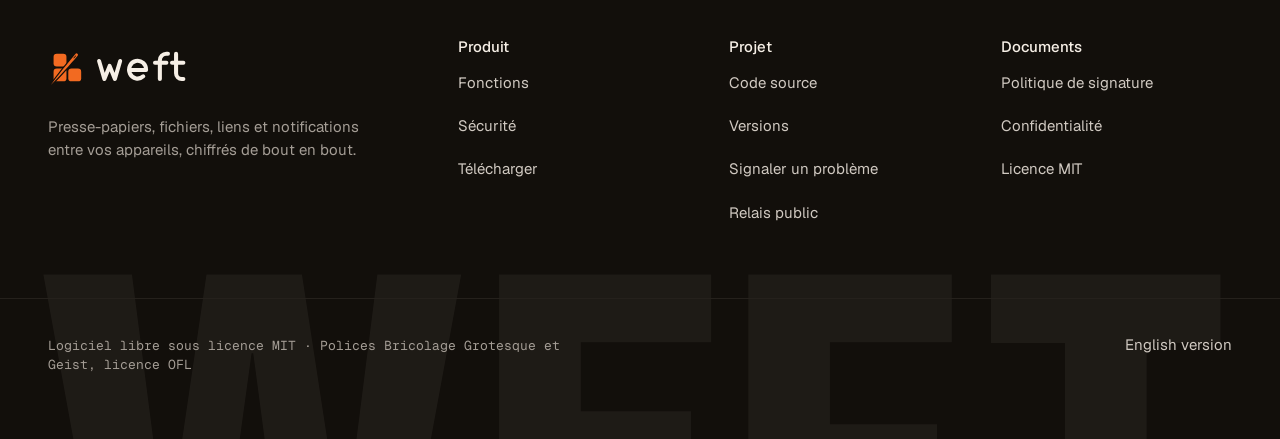
==== commit 0f1f9cb5: "Site: accessibility pass on the landing - The scene's Pause button now also holds the backdrop waves" ====
--- a/site/index.html
+++ b/site/index.html
@@ -109,7 +109,7 @@
       <li><a href="#relais">Sécurité</a></li>
       <li><a href="https://github.com/fraustiz/weft">Code source</a></li>
     </ul>
-    <a class="nav-lang" href="en/" hreflang="en" lang="en" aria-label="English version">EN</a>
+    <a class="nav-lang" href="en/" hreflang="en" lang="en" aria-label="EN, English version">EN</a>
     <a class="btn btn--primary btn--sm" href="#telecharger">Télécharger</a>
   </nav>
 </header>
--- a/site/style.css
+++ b/site/style.css
@@ -33,9 +33,9 @@
 .btn:active { transform: translateY(1px) scale(0.99); }
 .btn:focus-visible { transition: none; }
 .btn:disabled { opacity: 0.55; cursor: not-allowed; transform: none; }
-.btn--primary { background: var(--color-accent); color: var(--color-accent-ink); box-shadow: 0 10px 30px -10px var(--color-glow); }
+.btn--primary { background: var(--color-accent); color: var(--color-accent-ink); box-shadow: 0 0 0 2px var(--color-paper), 0 10px 30px -10px var(--color-glow); }
 .btn--primary:hover { background: var(--color-accent-hot); }
-.btn--ghost { background: transparent; color: var(--color-ink); border-color: var(--color-rule); }
+.btn--ghost { background: var(--color-paper); color: var(--color-ink); border-color: var(--color-rule); }
 .btn--ghost:hover { border-color: var(--color-accent); color: var(--color-accent-hot); }
 .btn--sm { min-height: 44px; padding: 0 var(--space-md); font-size: var(--text-sm); }
 
@@ -48,7 +48,7 @@
 .nav-links { display: flex; gap: var(--space-lg); margin: 0 0 0 auto; padding: 0; list-style: none; font-size: var(--text-sm); }
 .nav-links a { color: var(--color-ink-2); text-decoration: none; white-space: nowrap; }
 .nav-links a:hover { color: var(--color-ink); }
-.nav-lang { margin-left: calc(-1 * var(--space-sm)); padding: var(--space-2xs) var(--space-xs); border-radius: 6px; font: 500 var(--text-sm)/1 var(--font-outlier); color: var(--color-ink-2); text-decoration: none; }
+.nav-lang { display: inline-flex; align-items: center; justify-content: center; min-width: 44px; min-height: 44px; margin-left: calc(-1 * var(--space-sm)); padding: var(--space-2xs) var(--space-xs); border-radius: 6px; font: 500 var(--text-sm)/1 var(--font-outlier); color: var(--color-ink-2); text-decoration: none; }
 .nav-lang:hover { color: var(--color-ink); }
 
 /* Hero */
@@ -57,10 +57,11 @@
 .hero h1 { font-size: var(--text-hero); font-stretch: 92%; letter-spacing: -0.032em; max-width: none; }
 .h1-a, .h1-b { display: block; }
 .h1-b { padding-left: 0.9em; }
-.hero-side { display: grid; gap: var(--space-lg); padding-bottom: var(--space-sm); }
+.hero-side { display: grid; gap: var(--space-lg); padding-bottom: var(--space-sm); text-shadow: 0 0 10px var(--color-paper), 0 0 3px var(--color-paper); } /* keeps the text readable over the orange dots */
+.hero-side .btn { text-shadow: none; }
 .lead { font-size: var(--text-lead); line-height: 1.4; color: var(--color-ink-2); max-width: 30ch; }
 .actions { display: flex; flex-wrap: wrap; gap: var(--space-sm); }
-.hero-meta { font-size: var(--text-sm); color: var(--color-muted); }
+.hero-meta { font-size: var(--text-sm); color: var(--color-ink-2); }
 
 /* Stage */
 .stage { position: relative; margin: 0 auto; display: grid; grid-template-columns: minmax(0, 26fr) minmax(0, 24fr) minmax(0, 50fr); grid-template-areas: "phone . mac" "caption caption caption" "controls controls controls"; align-items: start; padding-top: var(--space-lg); padding-bottom: var(--space-3xl); isolation: isolate; }
@@ -169,9 +170,9 @@
 .foot-brand { display: grid; gap: var(--space-md); justify-items: start; }
 .foot-lockup { width: 160px; height: auto; margin-left: calc(-1 * var(--space-sm)); }
 .foot-brand p { margin: 0; max-width: 32ch; font-size: var(--text-sm); color: var(--color-muted); }
-.foot-col h2 { margin: 0 0 var(--space-sm); font: 500 var(--text-sm)/1.4 var(--font-body); letter-spacing: 0; max-width: none; color: var(--color-ink); }
-.foot-col ul { margin: 0; padding: 0; list-style: none; display: grid; gap: var(--space-xs); }
-.foot-col a, .foot-base a { color: var(--color-ink-2); font-size: var(--text-sm); text-decoration: none; transition: color var(--dur-micro) var(--ease-out); }
+.foot-col h2 { margin: 0 0 var(--space-2xs); font: 500 var(--text-sm)/1.4 var(--font-body); letter-spacing: 0; max-width: none; color: var(--color-ink); }
+.foot-col ul { margin: 0; padding: 0; list-style: none; display: grid; gap: 0; }
+.foot-col a, .foot-base a { display: inline-block; padding-block: 10px; color: var(--color-ink-2); font-size: var(--text-sm); text-decoration: none; transition: color var(--dur-micro) var(--ease-out); }
 .foot-col a:hover, .foot-base a:hover { color: var(--color-ink); }
 .foot-base { position: relative; z-index: 1; display: flex; flex-wrap: wrap; justify-content: space-between; align-items: baseline; gap: var(--space-sm) var(--space-lg); margin-top: var(--space-2xl); padding-top: var(--space-lg); border-top: 1px solid var(--color-rule-2); }
 .foot-base p { margin: 0; font: var(--text-xs)/1.5 var(--font-outlier); color: var(--color-muted); }
